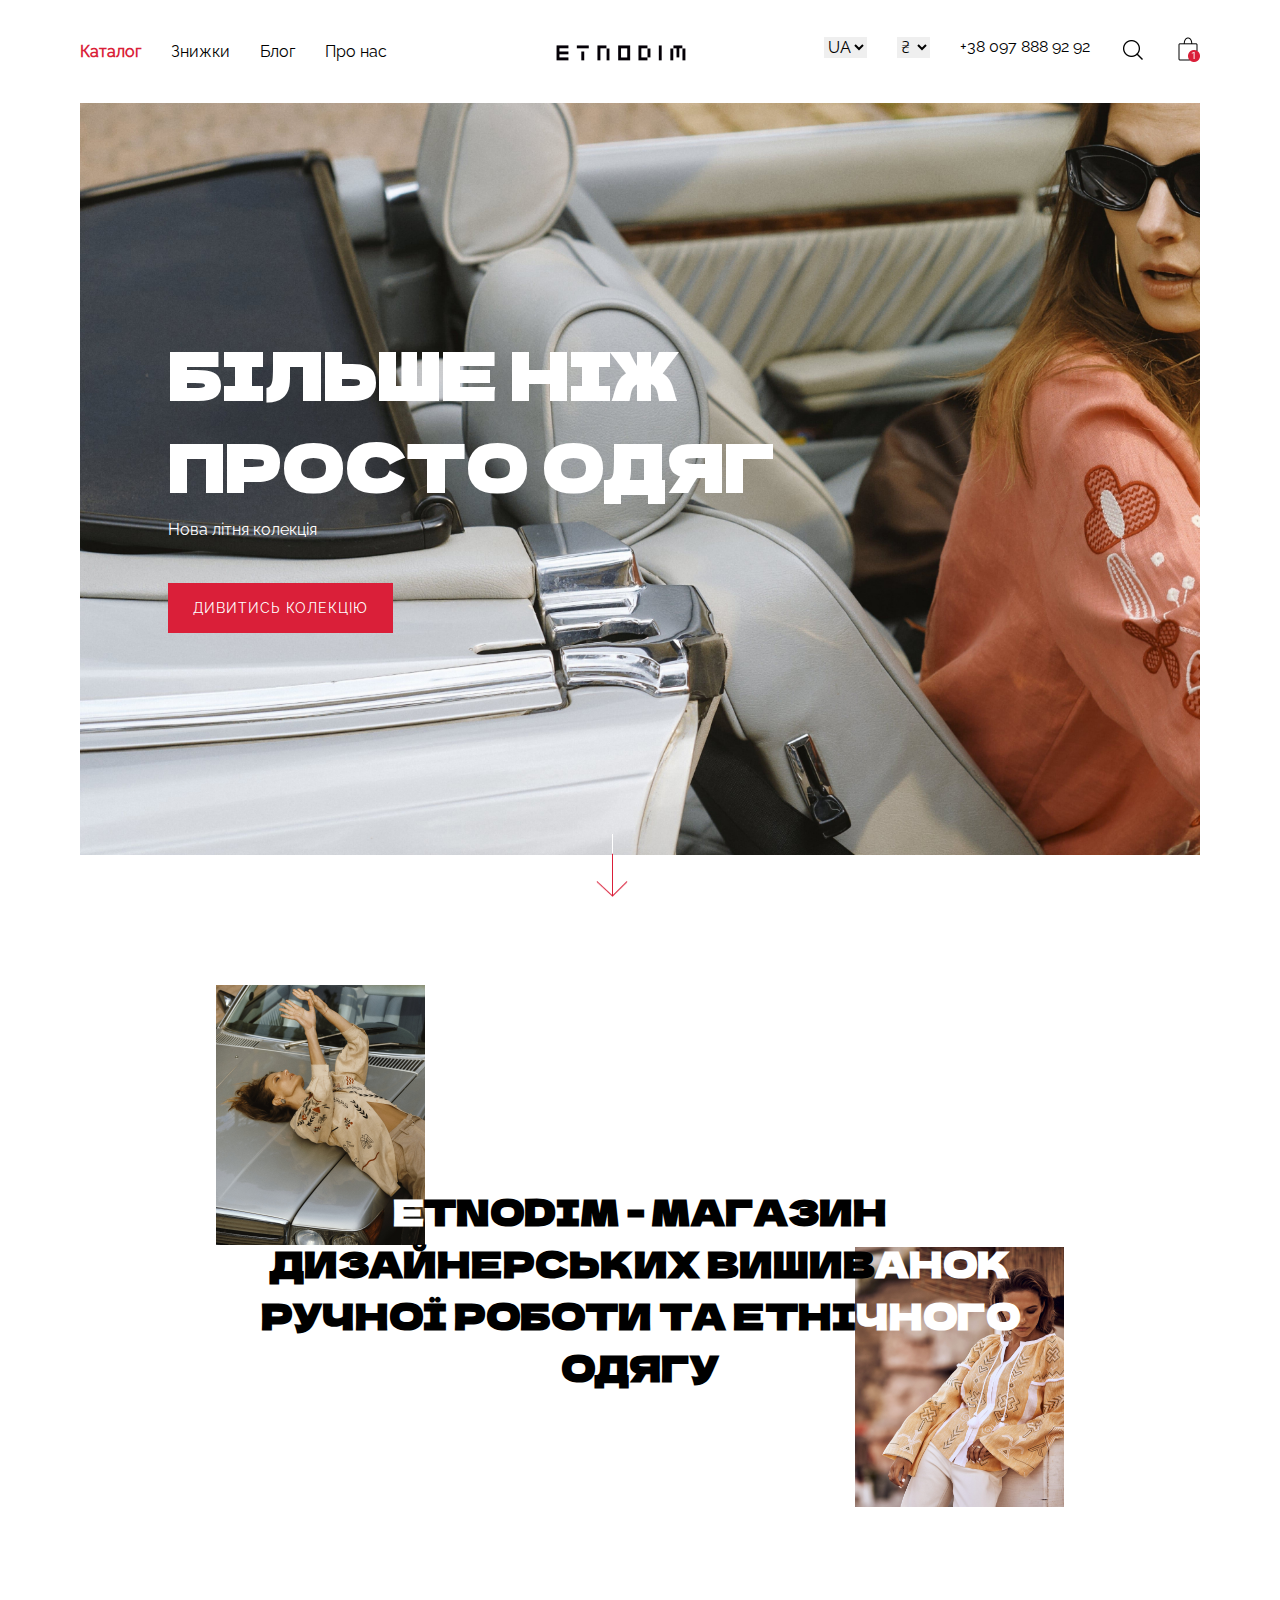
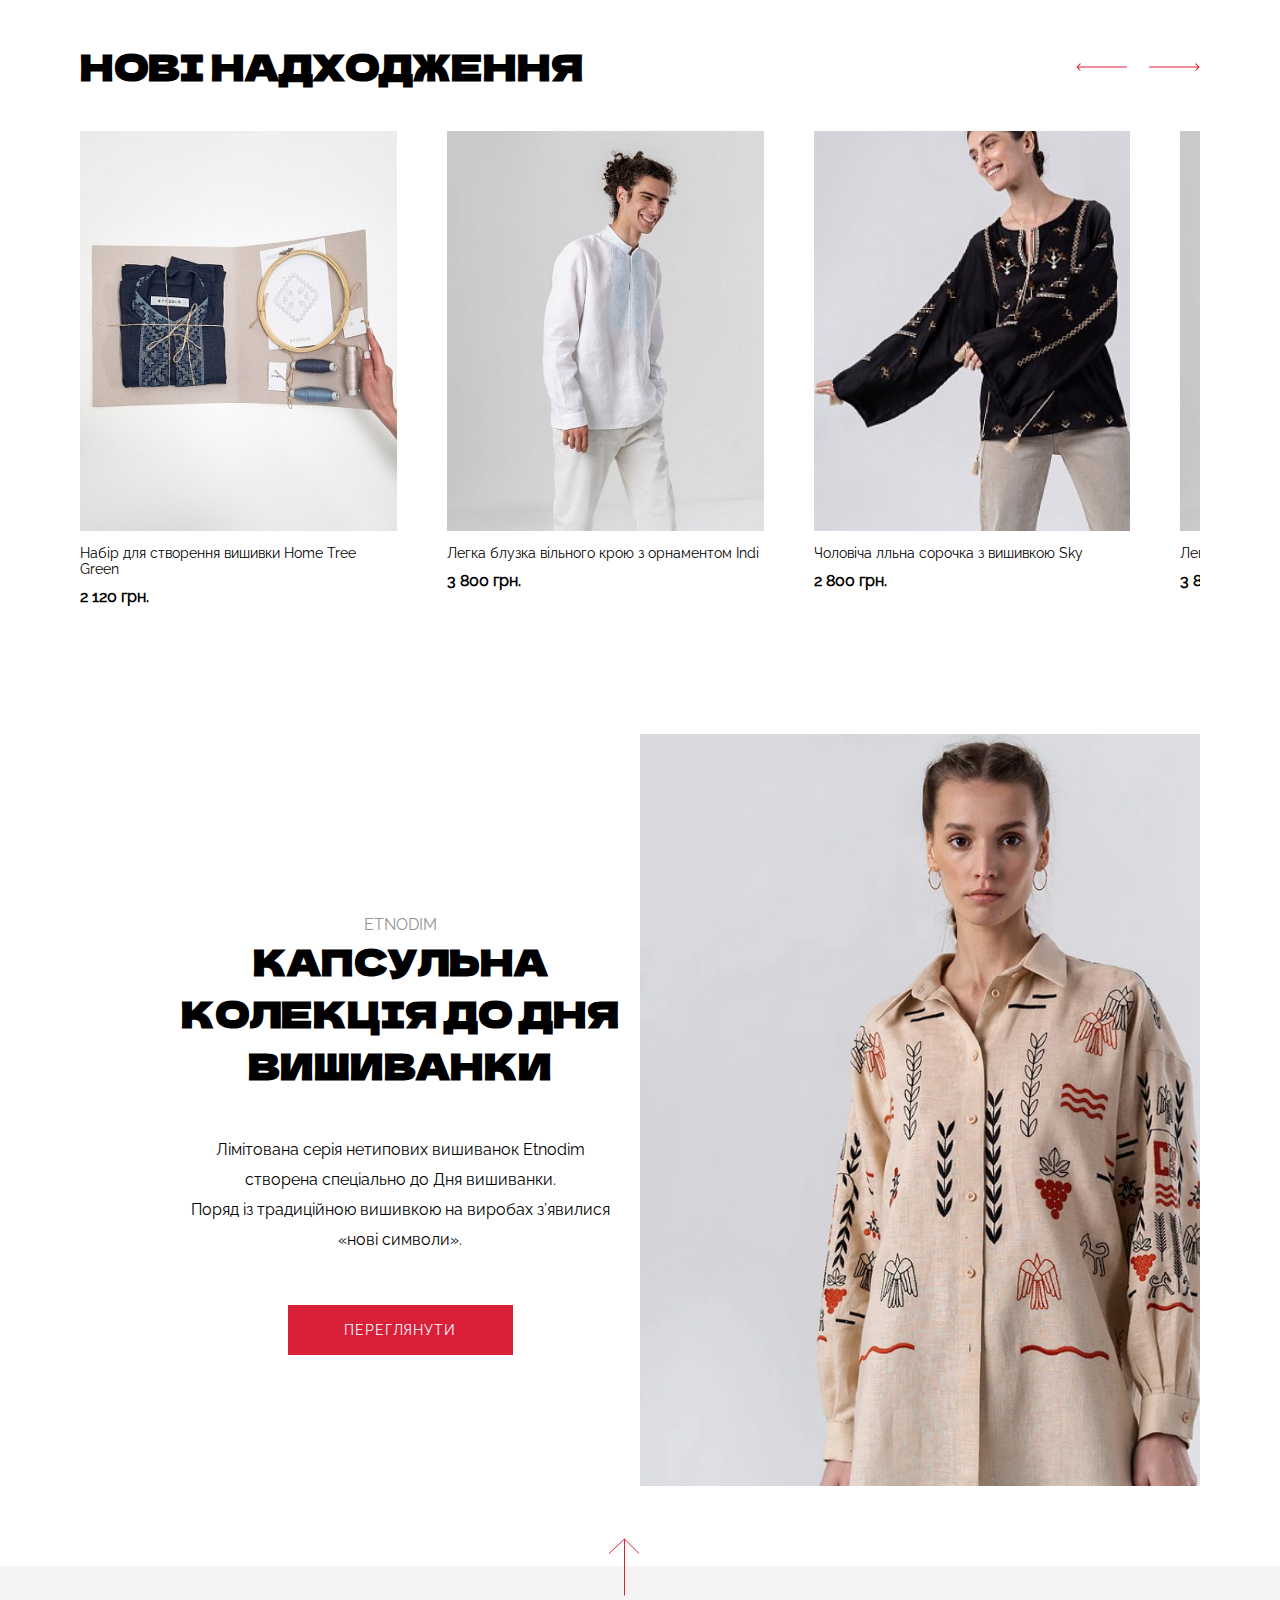
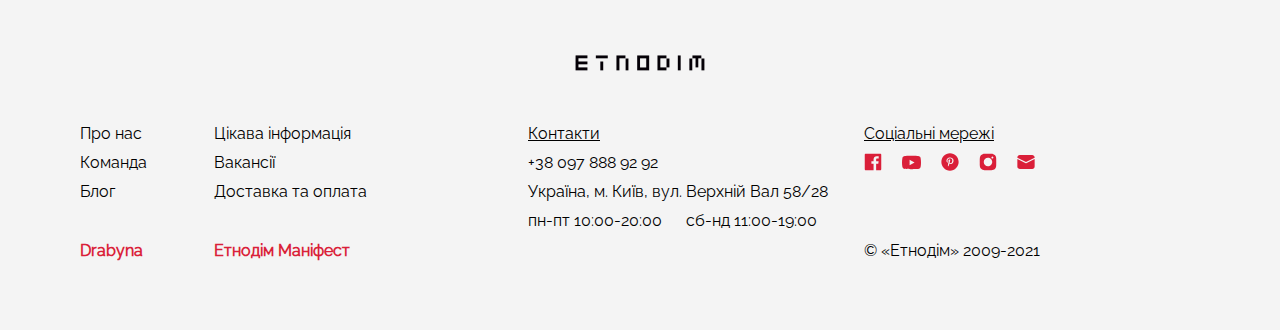
==== index.html @ 42e675f0 "main" ====
<!DOCTYPE html>
<html lang="ua">
<head>
    <meta charset="UTF-8">
    <meta name="viewport" content="width=device-width, initial-scale=1.0">
    <title>Etnodim</title>
    <link rel="stylesheet" href="normilize.css">
    <link rel="stylesheet" href="styles.css">
    <link rel="icon" href="src/images/general/favicon.png">

</head>
<body>
    <!-- header for laptop -->
    <header class="laptop_header">
        <nav>
            <div class="menu_header">
                <ul>
                    <li class="chosen_menu"><a href="#">Каталог</a></li>
                    <li><a href="#">Знижки</a></li>
                    <li><a href="#">Блог</a></li>
                    <li><a href="#">Про нас</a></li>
                </ul>
        </nav>
            <div class="logo_header">
                <img class="etnodim_logo_header" src="src/images/general/etnodim-logo-main-removebg-preview 1 (1).png" alt="etnodim logo">
            </div>
            <div class="information_header">
                <ul>
                    <li class="language">
                        <select name="language" id="ua" class="language_select">
                            <option value="ua">ua</option>
                            <option value="en">en</option>
                            <option value="fr">fr</option>
                            <option value="ge">ge</option>
                        </select>
                    </li>
                    <li class="value">
                        <select name="value" id="value_menu">
                            <option value="hryvna">₴</option>
                            <option value="dollar">$</option>

                            <option value="euro">€</option>
                        </select>
                    </li>
                        <li class="number">+38 097 888 92 92</li>
                        <li class="searching">
                            <img clas="searching_icon" src="src/images/general/icons/ei_search.png" alt="ei_search">
                        </li>
                        <li class="cart">
                            <a href="">
                                <img clas="cart_icon" src="src/images/general/icons/cart.png" alt="cart">
                            </a>
                        </li>
                    </ul>
                </div>
            </div>
    </header>
    <!-- end header for laptop -->

    <!-- header for mobile -->
    <header class="laptop_mobile">
        <nav>
        </nav>
    </header>
    <!-- end header for mobile -->

    <!-- main_screen -->
    <section class="main_screen">
        <div class="main_screen_background">
            <div class="main_screen_information">
                <div class="text_information">
                    <h1>
                        більше ніж просто одяг
                    </h1>
                    <p>
                        Нова літня колекція
                    </p>
                </div>
                <input type="button" class="main_button" value="дивитись колекцію" id="buttonsee">
            </div>
        </div>
        <div class="scroll_down">
            <img class="scroll_down_icon" src="src/images/general/icons/scroll down.png" alt="scroll down">
        </div>
    </section>
    <!-- end main_screen -->

    <!-- second_banner -->
    <section class="second_banner">
        <div class="second_main_block">
            <div class="second_banner_text">
                <h2>
                    <span class="white_letter">e</span>tnodim - магазин дизайнерських вишив<span class="white_letter">анок</span> ручної роботи та етні<span class="white_letter">чного</span> одягу
                </h2>
            </div>
            <div class="images_background">
                <div class="left_image">
                    <img class="image_second_screen" src="src/images/general/DSC_8642.png" alt="model clothes">
                </div>
                <div class="right_image">
                    <img class="image_second_screen" src="src/images/general/image 33.png" alt="model clothes 2">
                </div>
            </div>
        </div>
    </section>
    <!-- end second_banner -->

    <!-- block_slider -->
   <section class="block_slider">
    <div class="main_block">
        <div class="up_block">
                <h2>нові надходження</h2>
            <div class="arrows_slider">
                <div class="left_arrow">
                    <svg width="52" height="8" viewBox="0 0 52 8" fill="none" xmlns="http://www.w3.org/2000/svg">
                        <path d="M0.64637 4.35355C0.451107 4.15829 0.451107 3.84171 0.64637 3.64645L3.82835 0.464466C4.02361 0.269204 4.34019 0.269204 4.53546 0.464466C4.73072 0.659728 4.73072 0.976311 4.53546 1.17157L1.70703 4L4.53546 6.82843C4.73072 7.02369 4.73072 7.34027 4.53546 7.53553C4.34019 7.7308 4.02361 7.7308 3.82835 7.53553L0.64637 4.35355ZM51.0898 4.5L0.999924 4.5V3.5L51.0898 3.5V4.5Z" fill="#DA1F39"/>
                    </svg>
                </div>
                <div class="right_arrow">
                    <svg width="52" height="8" viewBox="0 0 52 8" fill="none" xmlns="http://www.w3.org/2000/svg">
                        <path d="M51.3986 4.35355C51.5938 4.15829 51.5938 3.84171 51.3986 3.64645L48.2166 0.464466C48.0213 0.269204 47.7047 0.269204 47.5095 0.464466C47.3142 0.659728 47.3142 0.976311 47.5095 1.17157L50.3379 4L47.5095 6.82843C47.3142 7.02369 47.3142 7.34027 47.5095 7.53553C47.7047 7.7308 48.0213 7.7308 48.2166 7.53553L51.3986 4.35355ZM0.955078 4.5L51.045 4.5V3.5L0.955078 3.5V4.5Z" fill="#DA1F39"/>
                    </svg>
                </div>
            </div>
        </div>
        <div class="slider">
            <div class="card_new_searching">
                <div class="image">
                    <img class="photo_products" src="src/images/photo1.png" alt="photo1">
                </div>
                <div class="name_products">
                    <p>Набір для створення вишивки Home Tree Green</p>
                </div>
                <div class="price_products">
                    <span class="numbers_price">2 120</span> <span class="value"> грн.</span>
                </div>
            </div>
            <div class="card_new_searching">
                <div class="image">
                    <img class="photo_products" src="src/images/photo3.png" alt="photo3">
                </div>
                <div class="name_products">
                    <p>Легка блузка вільного крою з орнаментом Indi</p>
                </div>
                <div class="price_products">
                    <span class="numbers_price">3 800</span> <span class="value"> грн.</span>
                </div>
            </div>
            <div class="card_new_searching">
                <div class="image">
                    <img class="photo_products" src="src/images/photo4.png" alt="photo4">
                </div>
                <div class="name_products">
                    <p>Чоловіча лльна сорочка з вишивкою Sky</p>
                </div>
                <div class="price_products">
                    <span class="numbers_price">2 800</span> <span class="value"> грн.</span>
                </div>
            </div>
            <div class="card_new_searching">
                <div class="image">
                    <img class="photo_products" src="src/images/photo3.png" alt="photo3">
                </div>
                <div class="name_products">
                    <p>Легка блузка вільного крою з орнаментом Indi</p>
                </div>
                <div class="price_products">
                    <span class="numbers_price">3 800</span> <span class="value"> грн.</span>
                </div>
            </div>
            <div class="card_new_searching">
                <div class="image">
                    <img class="photo_products" src="src/images/photo1.png" alt="photo1">
                </div>
                <div class="name_products">
                    <p>Набір для створення вишивки Home Tree Green</p>
                </div>
                <div class="price_products">
                    <span class="numbers_price">2 120</span> <span class="value"> грн.</span>
                </div>
            </div>
            <div class="card_new_searching">
                <div class="image">
                    <img class="photo_products" src="src/images/photo1.png" alt="photo1">
                </div>
                <div class="name_products">
                    <p>Набір для створення вишивки Home Tree Green</p>
                </div>
                <div class="price_products">
                    <span class="numbers_price">2 120</span> <span class="value"> грн.</span>
                </div>
            </div>
        </div>
    </div>
   </section>
   <!-- end block_slider -->

   <!-- fourth screen -->
   <section class="fourth_screen">
    <div class="background">
        <div class="main_block">
            <div class="text_part">
                <span class="name_company">etnodim</span>
                <h2>капсульна колекція до дня вишиванки</h2>
                <p>
                Лімітована серія нетипових вишиванок Etnodim створена спеціально до Дня вишиванки.<br>
                Поряд із традиційною вишивкою на виробах з’явилися «нові символи».
                </p>
                <input type="button" class="main_button" value="переглянути" id="buttonsee">
            </div>
            <div class="image_part"></div>
        </div>
    </div>


   </section>

   <footer>
    <div class="main_information">
        <div class="arrow_up">
            <svg width="32" height="58" viewBox="0 0 32 58" fill="none" xmlns="http://www.w3.org/2000/svg">
                <path d="M16.5 57.5V1M16.5 1L31 15.5M16.5 1L1 15.5" stroke="#DA1F39"/>
            </svg>
        </div>
        <div class="logo_footer">
            <img class="etnodim_logo_footer" src="src/images/general/etnodim-logo-main-removebg-preview 1 (1).png" alt="etnodim logo">
        </div>
        <div class="bottom_information_footer">
            <div class="footer_menu">
                <div class="left_menu_footer">
                    <span>Про нас</span>
                    <span>Команда</span>
                    <span>Блог</span>
                    <span class="drabyna">Drabyna</span>
                </div>
                <div class="right_menu_footer">
                    <span>Цікава інформація</span>
                    <span>Вакансії</span>
                    <span>Доставка та оплата</span>
                    <span class="manifest">Етнодім Маніфест</span>
                </div>
            </div>
            <div class="contacts_footer">
                <span class="header">Контакти</span>
                <span>+38 097 888 92 92</span>
                <span>Україна, м. Київ, вул. Верхній Вал 58/28</span>
                <div class="grafic">
                    <span class="pn_pt">пн-пт 10:00-20:00</span>
                    <span class="pn_pt">сб-нд 11:00-19:00</span>
                </div>
            </div>
            <div class="social_networking">
                <span class="header">Соціальні мережі</span>
                <div class="icon_social_networking">
                    <svg width="18" height="18" viewBox="0 0 18 18" fill="none" xmlns="http://www.w3.org/2000/svg">
                        <path d="M16.3333 0.75H1.66667C1.42355 0.75 1.19039 0.846577 1.01849 1.01849C0.846577 1.19039 0.75 1.42355 0.75 1.66667V16.3333C0.75 16.5764 0.846577 16.8096 1.01849 16.9815C1.19039 17.1534 1.42355 17.25 1.66667 17.25H9.56375V10.87H7.42058V8.37208H9.56375V6.53875C9.56375 4.4075 10.8654 3.24608 12.7721 3.24608C13.4128 3.24425 14.0545 3.27725 14.6925 3.34417V5.5625H13.3771C12.3431 5.5625 12.1414 6.05567 12.1414 6.77708V8.3675H14.6137L14.2928 10.8654H12.1405V17.25H16.3333C16.5764 17.25 16.8096 17.1534 16.9815 16.9815C17.1534 16.8096 17.25 16.5764 17.25 16.3333V1.66667C17.25 1.42355 17.1534 1.19039 16.9815 1.01849C16.8096 0.846577 16.5764 0.75 16.3333 0.75Z" fill="#DA1F39"/>
                    </svg>
                    <svg width="19" height="15" viewBox="0 0 19 15" fill="none" xmlns="http://www.w3.org/2000/svg">
                        <path d="M18.601 2.91055C18.4907 2.51614 18.2804 2.15691 17.9905 1.86762C17.7006 1.57834 17.3409 1.36881 16.9463 1.25933C15.4649 0.8633 9.50955 0.8633 9.50955 0.8633C9.50955 0.8633 3.56551 0.8538 2.06867 1.25933C1.67466 1.36929 1.31567 1.57904 1.02642 1.8683C0.737159 2.15755 0.527413 2.51654 0.41745 2.91055C0.136131 4.42712 -0.00242238 5.96672 0.00360653 7.50914C0.000861572 9.04415 0.139394 10.5762 0.41745 12.0858C0.527769 12.48 0.737577 12.8392 1.02673 13.129C1.31589 13.4188 1.67468 13.6294 2.06867 13.7406C3.55008 14.1366 9.50955 14.1366 9.50955 14.1366C9.50955 14.1366 15.45 14.1366 16.9463 13.7406C17.3409 13.6299 17.7004 13.4195 17.9902 13.1297C18.28 12.8399 18.4904 12.4804 18.601 12.0858C18.8736 10.5771 19.0066 9.0428 18.9971 7.50914C19.0066 5.96539 18.8765 4.42877 18.601 2.91055ZM7.60717 10.3514V4.65439L12.5644 7.50914L7.60717 10.3514Z" fill="#DA1F39"/>
                    </svg>
                    <svg width="18" height="18" viewBox="0 0 18 18" fill="none" xmlns="http://www.w3.org/2000/svg">
                        <path d="M8.99986 0.359375C4.22806 0.359375 0.359863 4.22758 0.359863 8.99938C0.359863 13.7712 4.22806 17.6394 8.99986 17.6394C13.7717 17.6394 17.6399 13.7712 17.6399 8.99938C17.6399 4.22758 13.7717 0.359375 8.99986 0.359375ZM9.59116 11.0469C9.03676 11.0046 8.80456 10.7301 8.37076 10.4673C8.13226 11.7192 7.84066 12.9198 6.97666 13.5471C6.70936 11.6535 7.36726 10.2333 7.67326 8.72398C7.15216 7.84648 7.73536 6.08157 8.83516 6.51537C10.1879 7.05177 7.66336 9.77788 9.35806 10.119C11.1275 10.4736 11.8502 7.04817 10.7531 5.93577C9.16726 4.32748 6.13876 5.89888 6.51136 8.20108C6.60136 8.76357 7.18366 8.93458 6.74356 9.71128C5.72926 9.48628 5.42596 8.68618 5.46556 7.61968C5.52766 5.87368 7.03426 4.65057 8.54446 4.48227C10.4552 4.26987 12.248 5.18337 12.4964 6.98157C12.7745 9.01017 11.6333 11.2053 9.59116 11.0469Z" fill="#DA1F39"/>
                    </svg>
                    <svg width="18" height="18" viewBox="0 0 18 18" fill="none" xmlns="http://www.w3.org/2000/svg">
                        <path d="M17.2014 5.61276C17.1921 4.91849 17.0621 4.23113 16.8173 3.58142C16.6049 3.03339 16.2806 2.53569 15.865 2.1201C15.4494 1.70451 14.9517 1.38019 14.4037 1.16784C13.7623 0.927083 13.0848 0.796901 12.3999 0.782839C11.518 0.743422 11.2384 0.732422 8.99994 0.732422C6.76144 0.732422 6.47453 0.732422 5.59911 0.782839C4.9145 0.797005 4.23726 0.927184 3.59619 1.16784C3.04808 1.38004 2.5503 1.70431 2.13469 2.11992C1.71908 2.53552 1.39481 3.03331 1.18261 3.58142C0.941371 4.22229 0.811472 4.89969 0.798526 5.58434C0.759109 6.46709 0.747192 6.74667 0.747192 8.98517C0.747192 11.2237 0.747192 11.5097 0.798526 12.386C0.812276 13.0717 0.941526 13.7482 1.18261 14.3908C1.39516 14.9387 1.71968 15.4363 2.13543 15.8517C2.55117 16.2671 3.049 16.5913 3.59711 16.8034C4.23642 17.0539 4.91378 17.1934 5.60003 17.2159C6.48278 17.2553 6.76236 17.2673 9.00086 17.2673C11.2394 17.2673 11.5263 17.2673 12.4017 17.2159C13.0866 17.2024 13.7642 17.0726 14.4055 16.8318C14.9534 16.6192 15.451 16.2948 15.8665 15.8793C16.2821 15.4637 16.6065 14.9661 16.8191 14.4183C17.0602 13.7766 17.1894 13.1001 17.2032 12.4135C17.2426 11.5317 17.2545 11.2521 17.2545 9.01267C17.2527 6.77417 17.2527 6.49001 17.2014 5.61276ZM8.99444 13.2183C6.65328 13.2183 4.75669 11.3218 4.75669 8.98059C4.75669 6.63942 6.65328 4.74284 8.99444 4.74284C10.1184 4.74284 11.1963 5.18931 11.991 5.98405C12.7857 6.77878 13.2322 7.85667 13.2322 8.98059C13.2322 10.1045 12.7857 11.1824 11.991 11.9771C11.1963 12.7719 10.1184 13.2183 8.99444 13.2183ZM13.4009 5.57425C13.2711 5.57438 13.1425 5.5489 13.0226 5.49928C12.9026 5.44966 12.7936 5.37688 12.7019 5.2851C12.6101 5.19331 12.5373 5.08433 12.4877 4.96439C12.438 4.84444 12.4126 4.71589 12.4127 4.58609C12.4127 4.45638 12.4382 4.32794 12.4879 4.20811C12.5375 4.08827 12.6103 3.97939 12.702 3.88767C12.7937 3.79596 12.9026 3.7232 13.0224 3.67357C13.1423 3.62393 13.2707 3.59838 13.4004 3.59838C13.5301 3.59838 13.6585 3.62393 13.7784 3.67357C13.8982 3.7232 14.0071 3.79596 14.0988 3.88767C14.1905 3.97939 14.2633 4.08827 14.3129 4.20811C14.3626 4.32794 14.3881 4.45638 14.3881 4.58609C14.3881 5.13242 13.9463 5.57425 13.4009 5.57425Z" fill="#DA1F39"/>
                    </svg>
                    <svg width="18" height="16" viewBox="0 0 18 16" fill="none" xmlns="http://www.w3.org/2000/svg">
                        <path d="M0.357178 4.95471L8.72818 9.30835C8.81215 9.35202 8.90539 9.37481 9.00004 9.37481C9.09468 9.37481 9.18792 9.35202 9.27189 9.30835L17.6429 4.9555V12.518C17.6429 13.1702 17.3934 13.7978 16.9454 14.2719C16.4975 14.746 15.8851 15.0307 15.2339 15.0676L15.0893 15.0716H2.91075C2.2585 15.0716 1.63096 14.8221 1.15685 14.3741C0.682752 13.9262 0.398034 13.3138 0.361106 12.6626L0.357178 12.518V4.95471ZM2.91075 0.928711H15.0893C15.7416 0.928668 16.3691 1.17822 16.8432 1.62617C17.3173 2.07412 17.602 2.68651 17.639 3.33771L17.6429 3.48228V3.62685L9.00004 8.12114L0.357178 3.62685V3.48228C0.357135 2.83003 0.606685 2.20249 1.05463 1.72839C1.50258 1.25429 2.11497 0.969567 2.76618 0.93264L2.91075 0.928711H15.0893H2.91075Z" fill="#DA1F39"/>
                    </svg>
                </div>
                <span class="rights">© «Етнодім» 2009-2021</span>
            </div>
        </div>
    </div>

   </footer>
</body>
</html>
---- normilize.css ----
html, body, div, span, applet, object, iframe,
h1, h2, h3, h4, h5, h6, p, blockquote, pre,
a, abbr, acronym, address, big, cite, code,
del, dfn, em, img, ins, kbd, q, s, samp,
small, strike, strong, sub, sup, tt, var,
b, u, i, center,
dl, dt, dd, ol, ul, li,
fieldset, form, label, legend,
table, caption, tbody, tfoot, thead, tr, th, td,
article, aside, canvas, details, embed, 
figure, figcaption, footer, header, hgroup, 
menu, nav, output, ruby, section, summary,
time, mark, audio, video {
	border: 0;
	vertical-align: baseline;
	margin: 0px;

}
h1, h2, h3, h4, h5, h6, p{
	margin: 0px;
}

ol, ul {
	list-style: none;
}
blockquote, q {
	quotes: none;
}
blockquote:before, blockquote:after,
q:before, q:after {
	content: '';
	content: none;
}
table {
	border-collapse: collapse;
	border-spacing: 0;
}
---- styles.css ----
/* fonts components */
@font-face {
  font-family: "RalewayRegular";
  src: url(font/Raleway/Raleway-Regular.ttf) format("truetype");
  font-style: normal;
  font-weight: 400;
}
@font-face {
  font-family: "DelaGothicOne";
  src: url(font/DelaGothicOne-Regular.ttf) format("truetype");
  font-style: normal;
  font-weight: 400;
}
/* end fonts components */
/* general styles*/
h1, h2, h3 {
  font-family: "DelaGothicOne";
  text-transform: uppercase;
}

h1 {
  font-size: 64px;
  color: white;
  max-width: 715px;
}

h2 {
  font-size: 36px;
}

a {
  text-decoration: none;
  color: black;
}

body {
  padding: 0em 5em 0em 5em;
  font-family: "RalewayRegular";
  font-size: 16px;
  font-weight: 400;
}

input[type=button] {
  background-color: #DA1F39;
  border: none;
  color: white;
  text-transform: uppercase;
  font-family: "RalewayRegular";
  font-size: 14px;
  letter-spacing: 0.07em;
  height: 50px;
  width: 225px;
  cursor: pointer;
}

input[type=button]:hover {
  border: 1px solid #DA1F39;
  color: #DA1F39;
  background-color: white;
  transition: all 0.2s ease-in;
}

.white_letter {
  color: white;
}

/* end general styles*/
/* header styles*/
.laptop_header {
  margin: 1.6em 0em 1.6em 0em;
  display: flex;
  align-items: center;
  justify-content: space-between;
}
.laptop_header .menu_header {
  padding-left: 0px;
}
.laptop_header ul {
  display: flex;
  padding-inline-start: 0px;
}
.laptop_header ul li {
  padding-right: 1.875em;
}
.laptop_header ul li :hover {
  opacity: 70%;
  transition: all 0.2s ease-in;
}
.laptop_header ul .chosen_menu a {
  color: #DA1F39;
  font-weight: bold;
}
.laptop_header .etnodim_logo_header {
  max-width: 184px;
}
.laptop_header .information_header select {
  text-transform: uppercase;
  font-family: "RalewayRegular";
  border: none;
  font-size: 16px;
}
.laptop_header .information_header img {
  max-width: 25px;
}
.laptop_header .information_header .cart {
  padding-right: 0px;
}

/* end header styles*/
/* main_screen section styles */
.main_screen {
  position: relative;
}
.main_screen .main_screen_background {
  background: url(src/images/general/DSC_8575\ 1.jpg);
  background-size: cover;
  height: 47em;
  display: flex;
  align-items: center;
}
.main_screen .main_screen_information {
  margin-left: 5.5em;
}
.main_screen .main_screen_information p {
  color: white;
  margin-top: 0.625em;
}
.main_screen .main_screen_information .main_button {
  margin-top: 3.125em;
}
.main_screen .scroll_down {
  position: absolute;
  right: 50%;
  bottom: -46px;
}
.main_screen .scroll_down .scroll_down_icon {
  height: 63px;
  width: 57px;
}

/* end main_screen section styles */
/* second_banner section styles */
.second_banner {
  padding-top: 8.125em;
  padding-bottom: 8.125em;
}
.second_banner .second_main_block {
  position: relative;
  width: 53em;
  margin: auto;
}
.second_banner .second_main_block .images_background {
  position: relative;
  display: grid;
  grid-template-rows: 25% 25% 25% 25%;
  grid-template-columns: 50% 50%;
}
.second_banner .second_main_block .images_background img {
  height: 260px;
  width: 209px;
}
.second_banner .second_main_block .images_background .right_image {
  display: grid;
  grid-column-start: 2;
  grid-row-start: 3;
  justify-content: end;
}
.second_banner .second_main_block .second_banner_text {
  position: absolute;
  top: 38%;
  z-index: 1;
  text-align: center;
}

/* end second_banner section styles */
/* block_slider section styles */
.block_slider .main_block {
  margin-bottom: 128px;
}
.block_slider .main_block .up_block {
  display: flex;
  align-items: center;
  justify-content: space-between;
  margin-bottom: 2.5em;
}
.block_slider .main_block .up_block .arrows_slider {
  display: flex;
}
.block_slider .main_block .up_block .arrows_slider .left_arrow {
  padding-right: 1.25em;
}
.block_slider .main_block .slider {
  display: flex;
  justify-content: space-between;
  overflow: hidden;
  flex-wrap: nowrap;
}
.block_slider .main_block .slider .card_new_searching {
  max-width: 19.8em;
  padding-right: 3.125em;
}
.block_slider .main_block .slider .card_new_searching :hover {
  cursor: pointer;
}
.block_slider .main_block .slider .card_new_searching .image :hover {
  border: 1px solid black;
  outline: 10px solid white;
  outline-offset: -11px;
}
.block_slider .main_block .slider .card_new_searching .image .photo_products {
  width: 19.8em;
  height: 25em;
  -o-object-fit: cover;
     object-fit: cover;
}
.block_slider .main_block .slider .card_new_searching .name_products {
  padding-top: 0.625em;
}
.block_slider .main_block .slider .card_new_searching .name_products p {
  font-size: 14px;
}
.block_slider .main_block .slider .card_new_searching .price_products {
  padding-top: 0.625em;
}
.block_slider .main_block .slider .card_new_searching .price_products span {
  font-weight: 700;
}

/* end block_slider section styles */
/* fourth_screen section styles */
.fourth_screen .background {
  background: url(src/images/general/Rectangle\ 49\ \(1\).png);
  background-size: cover;
}
.fourth_screen .background .main_block {
  display: grid;
  grid-template-columns: 50% 50%;
  justify-items: center;
  height: 47em;
}
.fourth_screen .background .main_block .text_part {
  margin-top: 50px;
  margin-left: 80px;
  background-color: white;
  display: flex;
  flex-direction: column;
  align-items: center;
  justify-content: center;
}
.fourth_screen .background .main_block .text_part .name_company {
  text-transform: uppercase;
  color: #939694;
}
.fourth_screen .background .main_block .text_part h2, .fourth_screen .background .main_block .text_part p {
  text-align: center;
}
.fourth_screen .background .main_block .text_part h2 {
  padding-bottom: 1.25em;
}
.fourth_screen .background .main_block .text_part p {
  padding-bottom: 3.125em;
  line-height: 1.875em;
  max-width: 26.19em;
}
.fourth_screen .background .main_block .image_part {
  width: 100%;
  background: url(src/images/general/image\ 22.png);
  background-size: cover;
}

/* end fourth_screen section styles */
/* footer styles */
footer {
  background-color: #F4F4F4;
  margin-top: 130px;
  position: relative;
  margin: 5em -5em 0em -5em;
}
footer .main_information {
  padding: 4.375em 5em 4.375em 5em;
}
footer .main_information .logo_footer {
  display: flex;
  justify-content: center;
}
footer .main_information .logo_footer .etnodim_logo_footer {
  padding-bottom: 40px;
  max-width: 184px;
}
footer .main_information .bottom_information_footer {
  display: grid;
  grid-template-columns: 40% 30% 30%;
}
footer .main_information .bottom_information_footer .footer_menu {
  display: grid;
}
footer .main_information .bottom_information_footer .header {
  text-decoration: underline;
}
footer .main_information .bottom_information_footer .drabyna, footer .main_information .bottom_information_footer .manifest {
  padding-top: 30px;
}
footer .main_information .bottom_information_footer .footer_menu {
  grid-template-columns: 30% 50%;
}
footer .main_information .bottom_information_footer .footer_menu .left_menu_footer, footer .main_information .bottom_information_footer .footer_menu .right_menu_footer {
  display: grid;
  gap: 10px;
}
footer .main_information .bottom_information_footer .footer_menu .left_menu_footer .drabyna, footer .main_information .bottom_information_footer .footer_menu .left_menu_footer .manifest, footer .main_information .bottom_information_footer .footer_menu .right_menu_footer .drabyna, footer .main_information .bottom_information_footer .footer_menu .right_menu_footer .manifest {
  color: #DA1F39;
  font-weight: 700;
}
footer .main_information .bottom_information_footer .contacts_footer {
  display: flex;
  flex-direction: column;
}
footer .main_information .bottom_information_footer .contacts_footer span {
  padding-bottom: 10px;
}
footer .main_information .bottom_information_footer .contacts_footer .grafic .pn_pt {
  padding-right: 20px;
}
footer .main_information .bottom_information_footer .social_networking .icon_social_networking {
  display: flex;
  align-items: center;
  padding-top: 10px;
  padding-bottom: 70px;
}
footer .main_information .bottom_information_footer .social_networking .icon_social_networking svg {
  padding-right: 20px;
}
footer .main_information .bottom_information_footer .social_networking .rights {
  padding-top: 100px;
}
footer .arrow_up {
  position: absolute;
  right: 50%;
  top: -28px;
}

/* end footer styles */
/* responsive*/
@media screen and (min-width: 1990px) {
  .laptop_mobile {
    display: none;
  }
}/*# sourceMappingURL=styles.css.map */
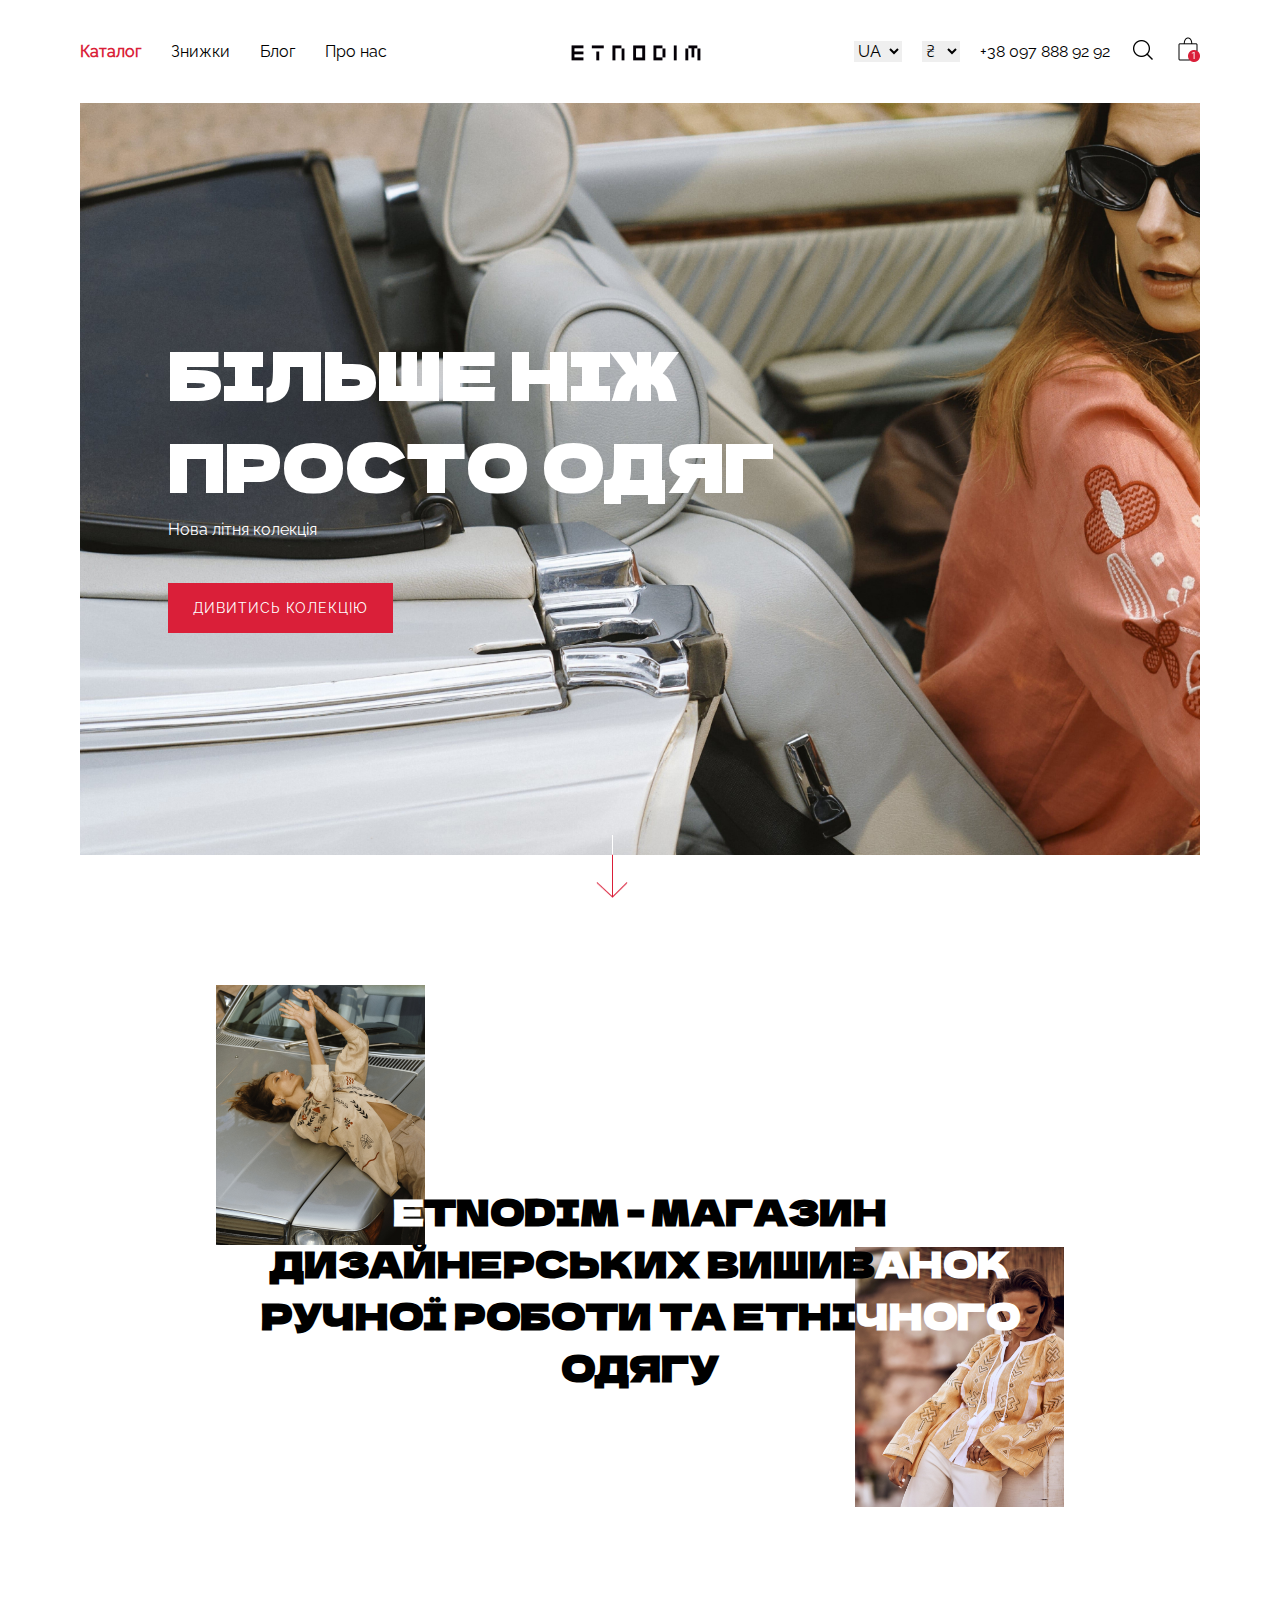
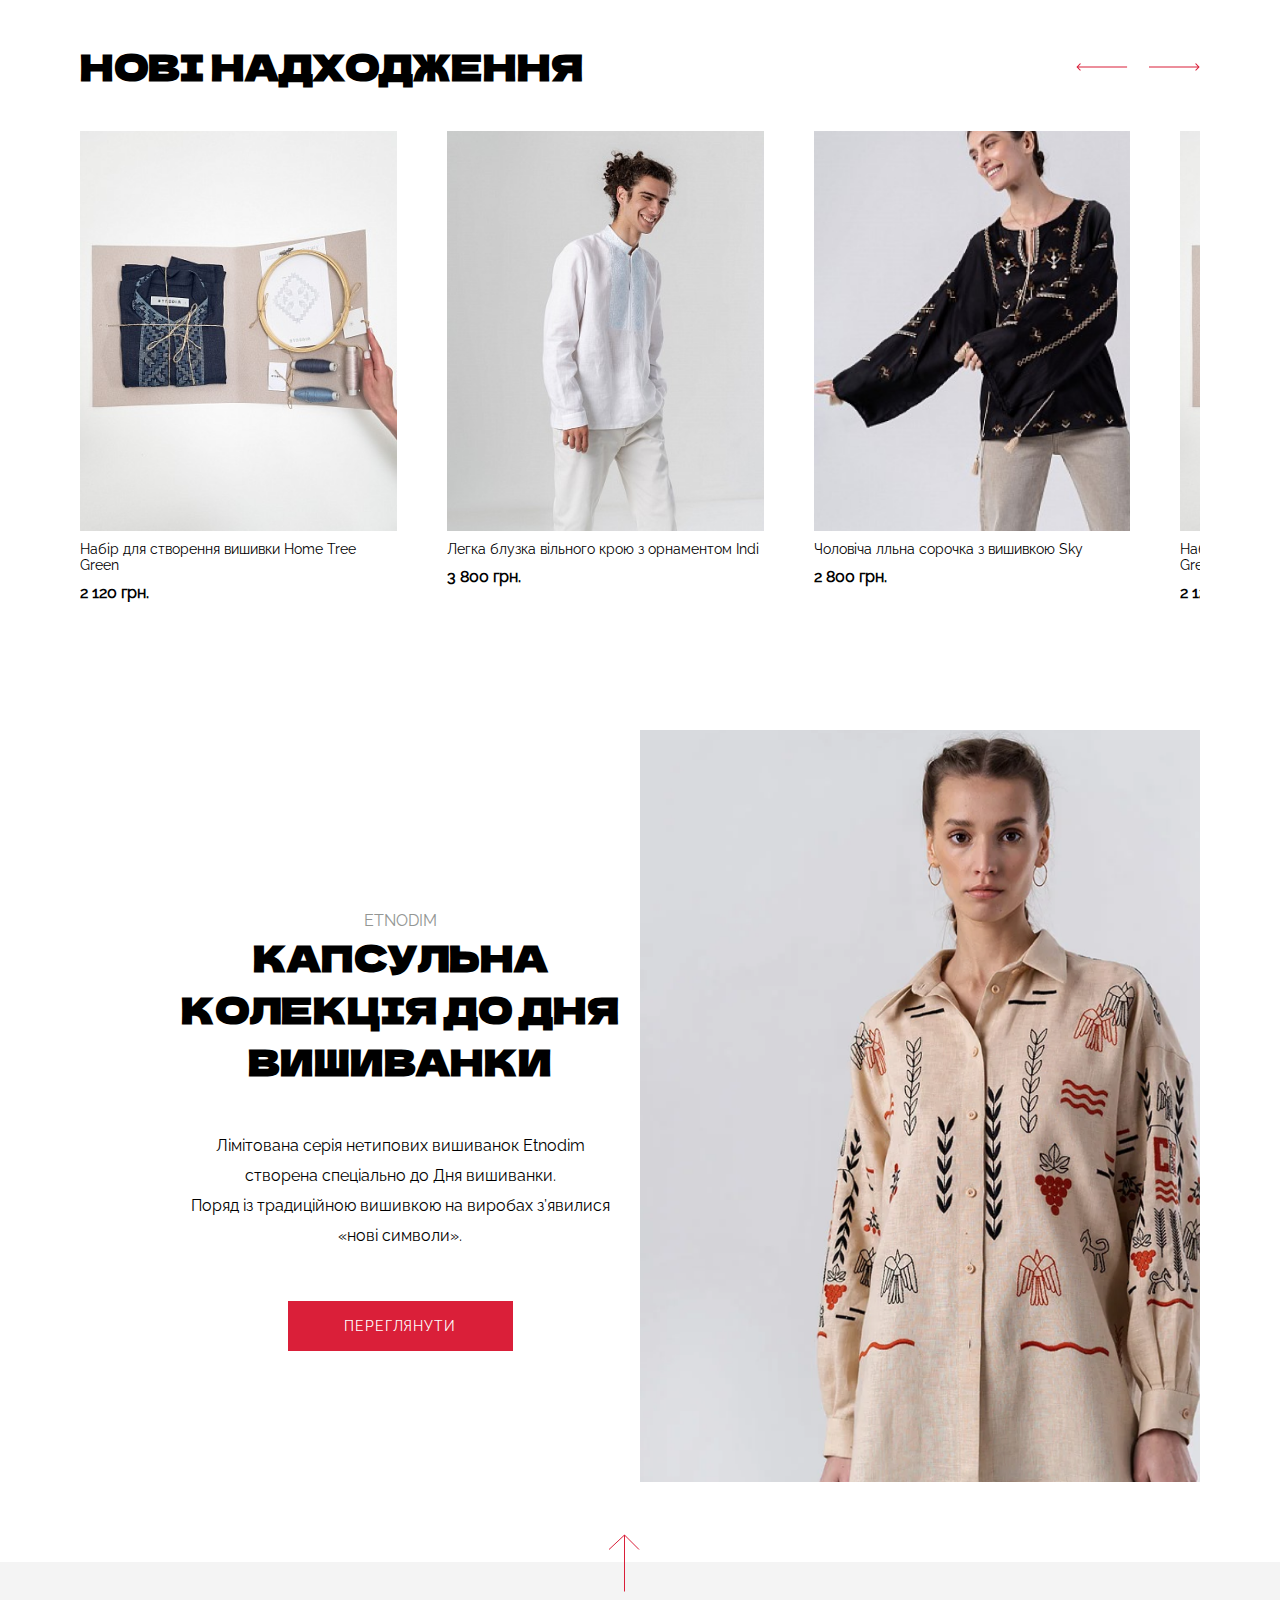
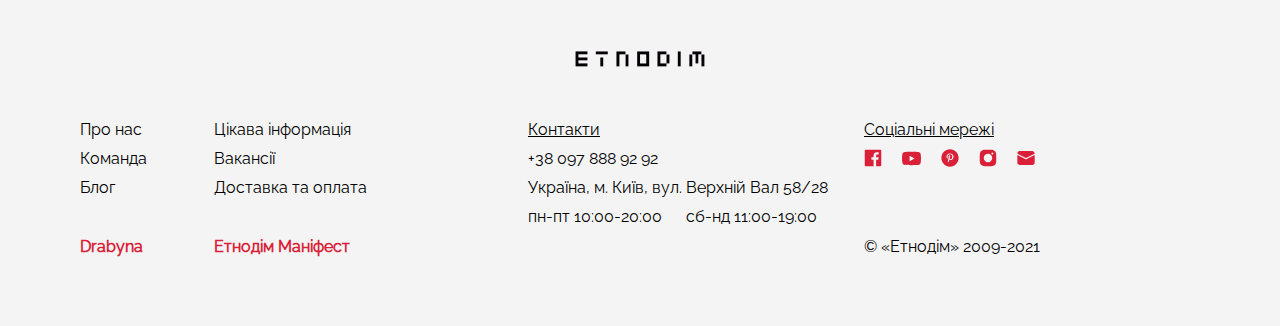
==== commit dcc5e9e2: "main" ====
--- a/index.html
+++ b/index.html
@@ -7,187 +7,178 @@
     <link rel="stylesheet" href="normilize.css">
     <link rel="stylesheet" href="styles.css">
     <link rel="icon" href="src/images/general/favicon.png">
-
 </head>
 <body>
-    <!-- header for laptop -->
-    <header class="laptop_header">
+    <!-- laptop-header -->
+    <header class="laptop-header">
         <nav>
-            <div class="menu_header">
-                <ul>
-                    <li class="chosen_menu"><a href="#">Каталог</a></li>
-                    <li><a href="#">Знижки</a></li>
-                    <li><a href="#">Блог</a></li>
-                    <li><a href="#">Про нас</a></li>
-                </ul>
+            <div class="laptop-header-menu">
+                <a href="#" class="laptop-header-menu__nav_red">Каталог</a>
+                <a href="#" class="laptop-header-menu__nav">Знижки</a>
+                <a href="#" class="laptop-header-menu__nav">Блог</a>
+                <a href="#" class="laptop-header-menu__nav">Про нас</a>
+            </div>
         </nav>
-            <div class="logo_header">
-                <img class="etnodim_logo_header" src="src/images/general/etnodim-logo-main-removebg-preview 1 (1).png" alt="etnodim logo">
-            </div>
-            <div class="information_header">
-                <ul>
-                    <li class="language">
-                        <select name="language" id="ua" class="language_select">
-                            <option value="ua">ua</option>
-                            <option value="en">en</option>
-                            <option value="fr">fr</option>
-                            <option value="ge">ge</option>
-                        </select>
-                    </li>
-                    <li class="value">
-                        <select name="value" id="value_menu">
-                            <option value="hryvna">₴</option>
-                            <option value="dollar">$</option>
-
-                            <option value="euro">€</option>
-                        </select>
-                    </li>
-                        <li class="number">+38 097 888 92 92</li>
-                        <li class="searching">
-                            <img clas="searching_icon" src="src/images/general/icons/ei_search.png" alt="ei_search">
-                        </li>
-                        <li class="cart">
-                            <a href="">
-                                <img clas="cart_icon" src="src/images/general/icons/cart.png" alt="cart">
-                            </a>
-                        </li>
-                    </ul>
-                </div>
+            <div class="logo">
+                <img class="logo__image" src="src/images/general/etnodim-logo-main-removebg-preview 1 (1).png" alt="etnodim logo">
+            </div>
+            <div class="laptop-header-additional">
+                <select class="laptop-header-additional__language">
+                    <option id="ua" value="ua">ua</option>
+                    <option id="en" value="en">en</option>
+                    <option id="fr" value="fr">fr</option>
+                    <option id="ge" value="ge">ge</option>
+                </select>
+                <select class="laptop-header-additional__value">
+                    <option id="hryvna" value="hryvna">₴</option>
+                    <option id="dollar" value="dollar">$</option>
+                    <option id="euro" value="euro">€</option>
+                </select>
+                <a href="tel:+380978889292" class="laptop-header-additional__number">+38 097 888 92 92</a>
+                <a href="#"><img src="src/images/general/icons/ei_search.png" alt="ei_search" class="laptop-header-additional__icon-searching"></a>
+                <a href="#"><img src="src/images/general/icons/cart.png" alt="cart" class="laptop-header-additional__icon-cart"></a>
             </div>
     </header>
-    <!-- end header for laptop -->
-
-    <!-- header for mobile -->
-    <header class="laptop_mobile">
+    <!-- end laptop-header -->
+
+    <!-- mobile-header -->
+    <header class="mobile-header">
         <nav>
         </nav>
     </header>
-    <!-- end header for mobile -->
-
-    <!-- main_screen -->
-    <section class="main_screen">
-        <div class="main_screen_background">
-            <div class="main_screen_information">
-                <div class="text_information">
-                    <h1>
+    <!-- end mobile-header -->
+
+    <!-- main-screen -->
+    <section class="main-screen">
+        <div class="main-screen-background">
+            <div class="main-screen-block">
+                <div class="main-screen-block-information">
+                    <h1 class="main-screen-block-information__header">
                         більше ніж просто одяг
                     </h1>
-                    <p>
+                    <p class="main-screen-block-information__paragraph">
                         Нова літня колекція
                     </p>
                 </div>
-                <input type="button" class="main_button" value="дивитись колекцію" id="buttonsee">
-            </div>
-        </div>
-        <div class="scroll_down">
-            <img class="scroll_down_icon" src="src/images/general/icons/scroll down.png" alt="scroll down">
-        </div>
+                <input type="button" class="main-screen-block--button" value="дивитись колекцію" id="buttonsee">
+            </div>
+        </div>
+            <a href="#"><img class="main-screen__scroll" src="src/images/general/icons/scroll down.png" alt="scroll down"></a>
     </section>
     <!-- end main_screen -->
 
-    <!-- second_banner -->
-    <section class="second_banner">
-        <div class="second_main_block">
-            <div class="second_banner_text">
-                <h2>
-                    <span class="white_letter">e</span>tnodim - магазин дизайнерських вишив<span class="white_letter">анок</span> ручної роботи та етні<span class="white_letter">чного</span> одягу
+    <!-- banner-first -->
+    <section class="banner">
+        <div class="banner-text">
+            <div class="banner-text-block">
+                <h2 class="banner-text-block__header">
+                    <span class="banner-text-block__header--white">e</span>tnodim - магазин дизайнерських вишив<span class="banner-text-block__header--white">анок</span> ручної роботи та етні<span class="banner-text-block__header--white">чного</span> одягу
                 </h2>
             </div>
-            <div class="images_background">
-                <div class="left_image">
-                    <img class="image_second_screen" src="src/images/general/DSC_8642.png" alt="model clothes">
-                </div>
-                <div class="right_image">
-                    <img class="image_second_screen" src="src/images/general/image 33.png" alt="model clothes 2">
+            <div class="banner-image">
+                <div class="banner-image-left">
+                    <img class="banner-image-left__image" src="src/images/general/DSC_8642.png" alt="model clothes">
+                </div>
+                <div class="banner-image-right">
+                    <img class="banner-image-left__right" src="src/images/general/image 33.png" alt="model clothes 2">
                 </div>
             </div>
         </div>
     </section>
-    <!-- end second_banner -->
-
-    <!-- block_slider -->
-   <section class="block_slider">
-    <div class="main_block">
-        <div class="up_block">
-                <h2>нові надходження</h2>
-            <div class="arrows_slider">
-                <div class="left_arrow">
+    <!-- end banner-first -->
+
+    <!-- slider -->
+   <section class="slider">
+
+    <div class="slider-general">
+        <div class="slider-general-top">
+                <h2 class="slider-general-top__header">нові надходження</h2>
+            <div class="slider-general-top__arrow">
+                <div class="slider-general-top__arrow--left">
                     <svg width="52" height="8" viewBox="0 0 52 8" fill="none" xmlns="http://www.w3.org/2000/svg">
                         <path d="M0.64637 4.35355C0.451107 4.15829 0.451107 3.84171 0.64637 3.64645L3.82835 0.464466C4.02361 0.269204 4.34019 0.269204 4.53546 0.464466C4.73072 0.659728 4.73072 0.976311 4.53546 1.17157L1.70703 4L4.53546 6.82843C4.73072 7.02369 4.73072 7.34027 4.53546 7.53553C4.34019 7.7308 4.02361 7.7308 3.82835 7.53553L0.64637 4.35355ZM51.0898 4.5L0.999924 4.5V3.5L51.0898 3.5V4.5Z" fill="#DA1F39"/>
                     </svg>
                 </div>
-                <div class="right_arrow">
+                <div class="slider-general-arrow--right">
                     <svg width="52" height="8" viewBox="0 0 52 8" fill="none" xmlns="http://www.w3.org/2000/svg">
                         <path d="M51.3986 4.35355C51.5938 4.15829 51.5938 3.84171 51.3986 3.64645L48.2166 0.464466C48.0213 0.269204 47.7047 0.269204 47.5095 0.464466C47.3142 0.659728 47.3142 0.976311 47.5095 1.17157L50.3379 4L47.5095 6.82843C47.3142 7.02369 47.3142 7.34027 47.5095 7.53553C47.7047 7.7308 48.0213 7.7308 48.2166 7.53553L51.3986 4.35355ZM0.955078 4.5L51.045 4.5V3.5L0.955078 3.5V4.5Z" fill="#DA1F39"/>
                     </svg>
                 </div>
             </div>
         </div>
-        <div class="slider">
-            <div class="card_new_searching">
-                <div class="image">
-                    <img class="photo_products" src="src/images/photo1.png" alt="photo1">
-                </div>
-                <div class="name_products">
-                    <p>Набір для створення вишивки Home Tree Green</p>
-                </div>
-                <div class="price_products">
-                    <span class="numbers_price">2 120</span> <span class="value"> грн.</span>
-                </div>
-            </div>
-            <div class="card_new_searching">
-                <div class="image">
-                    <img class="photo_products" src="src/images/photo3.png" alt="photo3">
-                </div>
-                <div class="name_products">
-                    <p>Легка блузка вільного крою з орнаментом Indi</p>
-                </div>
-                <div class="price_products">
-                    <span class="numbers_price">3 800</span> <span class="value"> грн.</span>
-                </div>
-            </div>
-            <div class="card_new_searching">
-                <div class="image">
-                    <img class="photo_products" src="src/images/photo4.png" alt="photo4">
-                </div>
-                <div class="name_products">
-                    <p>Чоловіча лльна сорочка з вишивкою Sky</p>
-                </div>
-                <div class="price_products">
-                    <span class="numbers_price">2 800</span> <span class="value"> грн.</span>
-                </div>
-            </div>
-            <div class="card_new_searching">
-                <div class="image">
-                    <img class="photo_products" src="src/images/photo3.png" alt="photo3">
-                </div>
-                <div class="name_products">
-                    <p>Легка блузка вільного крою з орнаментом Indi</p>
-                </div>
-                <div class="price_products">
-                    <span class="numbers_price">3 800</span> <span class="value"> грн.</span>
-                </div>
-            </div>
-            <div class="card_new_searching">
-                <div class="image">
-                    <img class="photo_products" src="src/images/photo1.png" alt="photo1">
-                </div>
-                <div class="name_products">
-                    <p>Набір для створення вишивки Home Tree Green</p>
-                </div>
-                <div class="price_products">
-                    <span class="numbers_price">2 120</span> <span class="value"> грн.</span>
-                </div>
-            </div>
-            <div class="card_new_searching">
-                <div class="image">
-                    <img class="photo_products" src="src/images/photo1.png" alt="photo1">
-                </div>
-                <div class="name_products">
-                    <p>Набір для створення вишивки Home Tree Green</p>
-                </div>
-                <div class="price_products">
-                    <span class="numbers_price">2 120</span> <span class="value"> грн.</span>
+
+        <div class="slider-general-block">
+            <div class="slider-general-block-card">
+                <div class="slider-general-block-card-fit">
+                    <img class="slider-general-block-card-fit__image" src="src/images/photo1.png" alt="photo1">
+                </div>
+                <div class="slider-general-block-card-description">
+                    <p class="slider-general-block-card-description__paragraph">Набір для створення вишивки Home Tree Green</p>
+                </div>
+                <div class="slider-general-block-card-price">
+                    <span class="slider-general-block-card-price__number">2 120</span> <span class="slider-general-block-card-price__value"> грн.</span>
+                </div>
+            </div>
+
+            <div class="slider-general-block-card">
+                <div class="slider-general-block-card-fit">
+                    <img class="slider-general-block-card-fit__image" src="src/images/photo3.png" alt="photo3">
+                </div>
+                <div class="slider-general-block-card-description">
+                    <p class="slider-general-block-card-description__paragraph">Легка блузка вільного крою з орнаментом Indi</p>
+                </div>
+                <div class="slider-general-block-card-price">
+                    <span class="slider-general-block-card-price__number">3 800</span> <span class="slider-general-block-card-price__value"> грн.</span>
+                </div>
+            </div>
+
+            <div class="slider-general-block-card">
+                <div class="slider-general-block-card-fit">
+                    <img class="slider-general-block-card-fit__image" src="src/images/photo4.png" alt="photo4">
+                </div>
+                <div class="slider-general-block-card-description">
+                    <p class="slider-general-block-card-description__paragraph">Чоловіча лльна сорочка з вишивкою Sky</p>
+                </div>
+                <div class="slider-general-block-card-price">
+                    <span class="slider-general-block-card-price__number">2 800</span> <span class="slider-general-block-card-price__value"> грн.</span>
+                </div>
+            </div>
+
+            <div class="slider-general-block">
+                <div class="slider-general-block-card">
+                    <div class="slider-general-block-card-fit">
+                        <img class="slider-general-block-card-fit__image" src="src/images/photo1.png" alt="photo1">
+                    </div>
+                    <div class="slider-general-block-card-description">
+                        <p class="slider-general-block-card-description__paragraph">Набір для створення вишивки Home Tree Green</p>
+                    </div>
+                    <div class="slider-general-block-card-price">
+                        <span class="slider-general-block-card-price__number">2 120</span> <span class="slider-general-block-card-price__value"> грн.</span>
+                    </div>
+                </div>
+    
+                <div class="slider-general-block-card">
+                    <div class="slider-general-block-card-fit">
+                        <img class="slider-general-block-card-fit__image" src="src/images/photo3.png" alt="photo3">
+                    </div>
+                    <div class="slider-general-block-card-description">
+                        <p class="slider-general-block-card-description__paragraph">Легка блузка вільного крою з орнаментом Indi</p>
+                    </div>
+                    <div class="slider-general-block-card-price">
+                        <span class="slider-general-block-card-price__number">3 800</span> <span class="slider-general-block-card-price__value"> грн.</span>
+                    </div>
+                </div>
+    
+                <div class="slider-general-block-card">
+                    <div class="slider-general-block-card-fit">
+                        <img class="slider-general-block-card-fit__image" src="src/images/photo4.png" alt="photo4">
+                    </div>
+                    <div class="slider-general-block-card-description">
+                        <p class="slider-general-block-card-description__paragraph">Чоловіча лльна сорочка з вишивкою Sky</p>
+                    </div>
+                    <div class="slider-general-block-card-price">
+                        <span class="slider-general-block-card-price__number">2 800</span> <span class="slider-general-block-card-price__value"> грн.</span>
+                    </div>
                 </div>
             </div>
         </div>
--- a/styles.css
+++ b/styles.css
@@ -1,3 +1,4 @@
+@charset "UTF-8";
 /* fonts components */
 @font-face {
   font-family: "RalewayRegular";
@@ -31,6 +32,9 @@
 a {
   text-decoration: none;
   color: black;
+}
+a:hover {
+  opacity: 70%;
 }
 
 body {
@@ -60,169 +64,176 @@
   transition: all 0.2s ease-in;
 }
 
-.white_letter {
-  color: white;
-}
-
 /* end general styles*/
-/* header styles*/
-.laptop_header {
+/* laptop-header styles*/
+.laptop-header {
   margin: 1.6em 0em 1.6em 0em;
   display: flex;
   align-items: center;
   justify-content: space-between;
 }
-.laptop_header .menu_header {
-  padding-left: 0px;
-}
-.laptop_header ul {
-  display: flex;
-  padding-inline-start: 0px;
-}
-.laptop_header ul li {
+.laptop-header .laptop-header-menu {
+  display: flex;
+}
+.laptop-header .laptop-header-menu__nav, .laptop-header .laptop-header-menu__nav_red {
   padding-right: 1.875em;
 }
-.laptop_header ul li :hover {
-  opacity: 70%;
-  transition: all 0.2s ease-in;
-}
-.laptop_header ul .chosen_menu a {
+.laptop-header .laptop-header-menu__nav_red {
   color: #DA1F39;
   font-weight: bold;
 }
-.laptop_header .etnodim_logo_header {
-  max-width: 184px;
-}
-.laptop_header .information_header select {
+.laptop-header .logo__image {
+  max-width: 11.5em;
+}
+.laptop-header .laptop-header-additional {
+  display: flex;
+  align-items: center;
+}
+.laptop-header .laptop-header-additional__language, .laptop-header .laptop-header-additional__value, .laptop-header .laptop-header-additional__number, .laptop-header .laptop-header-additional__icon-searching {
+  margin-right: 1.25em;
+}
+.laptop-header .laptop-header-additional__language, .laptop-header .laptop-header-additional__value {
+  font-family: "RalewayRegular";
+  font-size: 16px;
+  font-weight: 400;
+  border: none;
   text-transform: uppercase;
-  font-family: "RalewayRegular";
-  border: none;
-  font-size: 16px;
-}
-.laptop_header .information_header img {
+  padding-right: 0.3125em;
+}
+.laptop-header .laptop-header-additional__language:hover, .laptop-header .laptop-header-additional__value:hover {
+  opacity: 70%;
+  cursor: pointer;
+}
+.laptop-header .laptop-header-additional img {
   max-width: 25px;
 }
-.laptop_header .information_header .cart {
-  padding-right: 0px;
-}
-
-/* end header styles*/
-/* main_screen section styles */
-.main_screen {
+
+/* end laptop-header styles*/
+/* main-screen styles */
+.main-screen {
   position: relative;
 }
-.main_screen .main_screen_background {
+.main-screen-background {
   background: url(src/images/general/DSC_8575\ 1.jpg);
   background-size: cover;
   height: 47em;
   display: flex;
   align-items: center;
 }
-.main_screen .main_screen_information {
+.main-screen .main-screen-block {
   margin-left: 5.5em;
 }
-.main_screen .main_screen_information p {
+.main-screen .main-screen-block-information__paragraph {
   color: white;
   margin-top: 0.625em;
 }
-.main_screen .main_screen_information .main_button {
+.main-screen .main-screen-block--button {
   margin-top: 3.125em;
 }
-.main_screen .scroll_down {
+.main-screen__scroll {
   position: absolute;
   right: 50%;
-  bottom: -46px;
-}
-.main_screen .scroll_down .scroll_down_icon {
+  bottom: -43px;
   height: 63px;
   width: 57px;
 }
 
-/* end main_screen section styles */
-/* second_banner section styles */
-.second_banner {
+/* end main-screen styles */
+/* banner-first styles */
+.banner {
   padding-top: 8.125em;
   padding-bottom: 8.125em;
 }
-.second_banner .second_main_block {
+.banner .banner-text {
   position: relative;
   width: 53em;
   margin: auto;
 }
-.second_banner .second_main_block .images_background {
+.banner .banner-text .banner-image {
   position: relative;
   display: grid;
   grid-template-rows: 25% 25% 25% 25%;
   grid-template-columns: 50% 50%;
 }
-.second_banner .second_main_block .images_background img {
+.banner .banner-text .banner-image img {
   height: 260px;
   width: 209px;
 }
-.second_banner .second_main_block .images_background .right_image {
+.banner .banner-text .banner-image-right {
   display: grid;
   grid-column-start: 2;
   grid-row-start: 3;
   justify-content: end;
 }
-.second_banner .second_main_block .second_banner_text {
+.banner .banner-text .banner-text-block {
   position: absolute;
   top: 38%;
   z-index: 1;
   text-align: center;
 }
-
-/* end second_banner section styles */
-/* block_slider section styles */
-.block_slider .main_block {
+.banner .banner-text .banner-text-block__header--white {
+  color: white;
+}
+
+/* end banner-first styles */
+/* slider styles */
+.slider-general {
   margin-bottom: 128px;
 }
-.block_slider .main_block .up_block {
+.slider-general-top {
   display: flex;
   align-items: center;
   justify-content: space-between;
   margin-bottom: 2.5em;
 }
-.block_slider .main_block .up_block .arrows_slider {
-  display: flex;
-}
-.block_slider .main_block .up_block .arrows_slider .left_arrow {
+.slider-general-top__arrow {
+  display: flex;
+}
+.slider-general-top__arrow--left {
   padding-right: 1.25em;
 }
-.block_slider .main_block .slider {
+.slider-general-block {
   display: flex;
   justify-content: space-between;
   overflow: hidden;
   flex-wrap: nowrap;
 }
-.block_slider .main_block .slider .card_new_searching {
+.slider-general-block-card {
   max-width: 19.8em;
   padding-right: 3.125em;
 }
-.block_slider .main_block .slider .card_new_searching :hover {
+.slider-general-block-card :hover {
   cursor: pointer;
 }
-.block_slider .main_block .slider .card_new_searching .image :hover {
-  border: 1px solid black;
-  outline: 10px solid white;
-  outline-offset: -11px;
-}
-.block_slider .main_block .slider .card_new_searching .image .photo_products {
+.slider-general-block-card-fit {
+  width: 19.8em;
+  height: 25em;
+  background-image: url(src/images/general/фон.png);
+  background-size: cover;
+  display: flex;
+  justify-content: center;
+  align-items: center;
+}
+.slider-general-block-card-fit__image {
   width: 19.8em;
   height: 25em;
   -o-object-fit: cover;
      object-fit: cover;
 }
-.block_slider .main_block .slider .card_new_searching .name_products {
+.slider-general-block-card-fit__image:hover {
+  width: 15.8em;
+  height: 21em;
+}
+.slider-general-block-card-description {
   padding-top: 0.625em;
 }
-.block_slider .main_block .slider .card_new_searching .name_products p {
+.slider-general-block-card-description__paragraph {
   font-size: 14px;
 }
-.block_slider .main_block .slider .card_new_searching .price_products {
+.slider-general-block-card-price {
   padding-top: 0.625em;
 }
-.block_slider .main_block .slider .card_new_searching .price_products span {
+.slider-general-block-card-price span {
   font-weight: 700;
 }
 
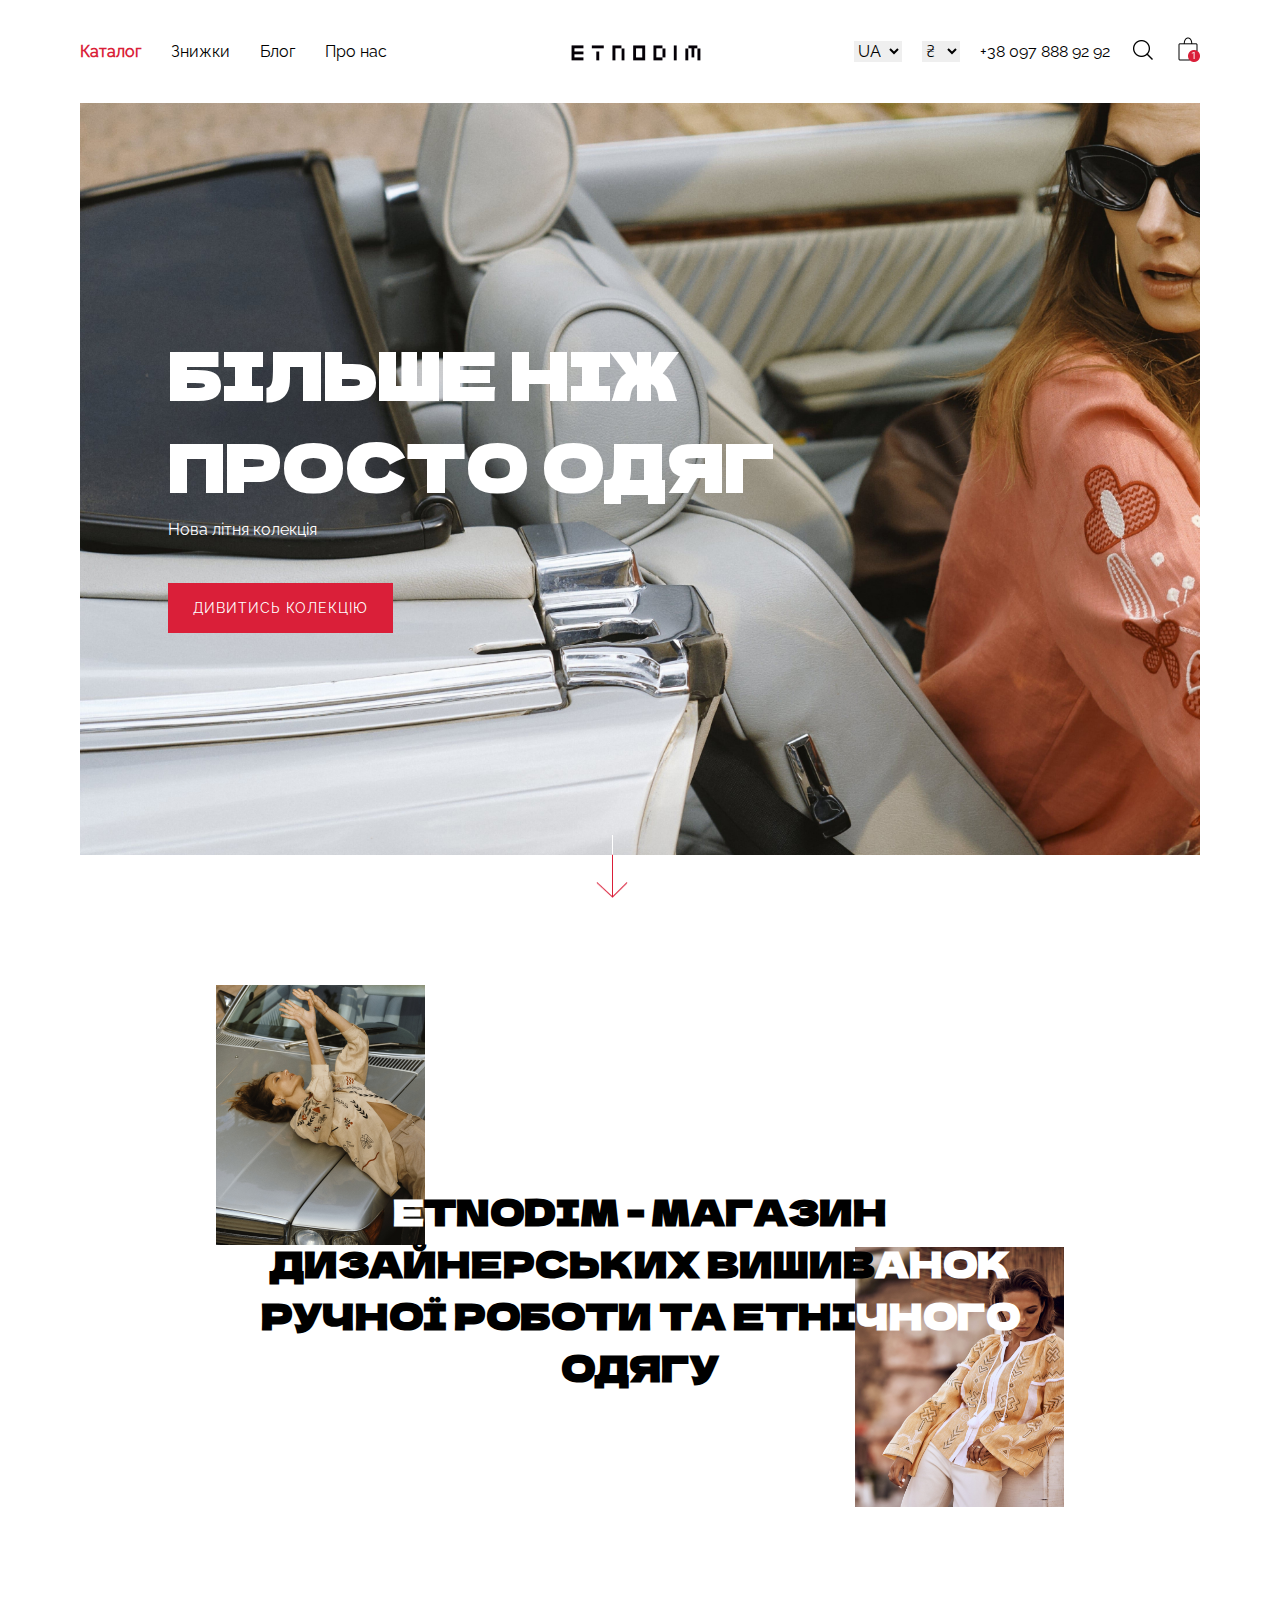
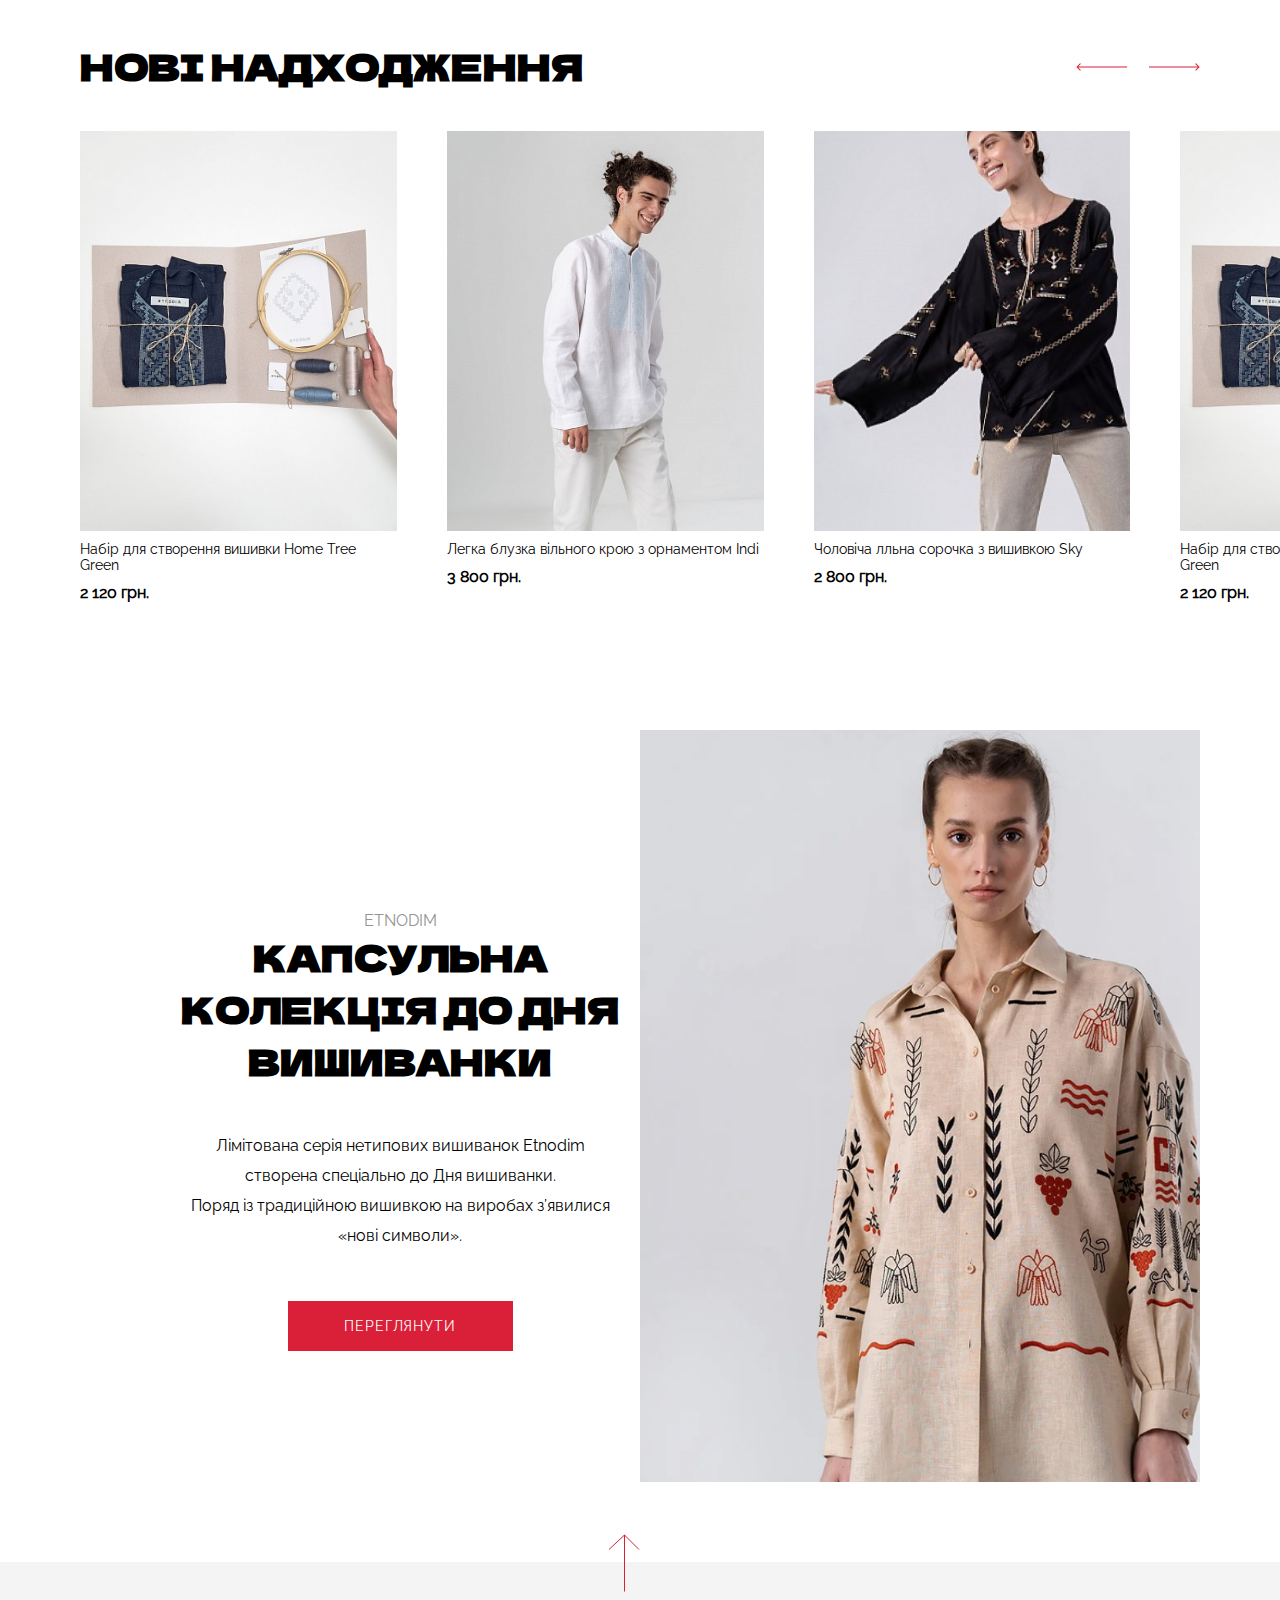
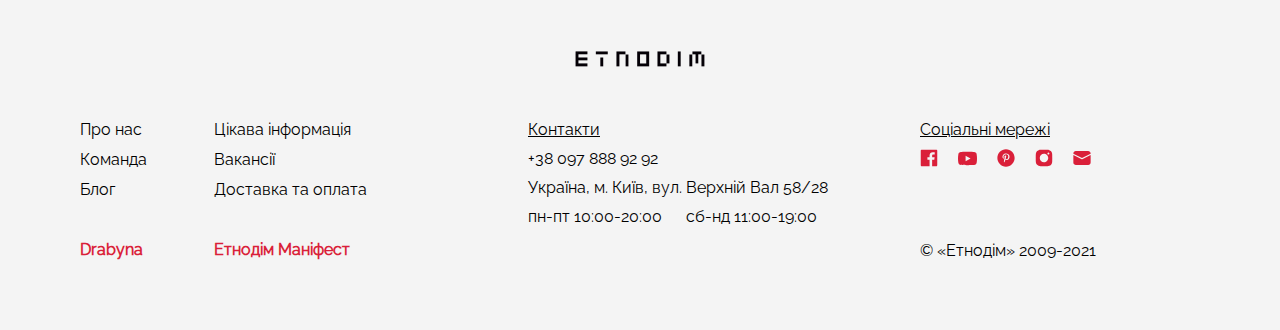
==== commit 7b791cb2: "main" ====
--- a/index.html
+++ b/index.html
@@ -10,10 +10,10 @@
 </head>
 <body>
     <!-- laptop-header -->
-    <header class="laptop-header">
+    <header class="laptop-header" id="headerID">
         <nav>
             <div class="laptop-header-menu">
-                <a href="#" class="laptop-header-menu__nav_red">Каталог</a>
+                <a href="catalog.html" class="laptop-header-menu__nav_red">Каталог</a>
                 <a href="#" class="laptop-header-menu__nav">Знижки</a>
                 <a href="#" class="laptop-header-menu__nav">Блог</a>
                 <a href="#" class="laptop-header-menu__nav">Про нас</a>
@@ -63,7 +63,7 @@
                 <input type="button" class="main-screen-block--button" value="дивитись колекцію" id="buttonsee">
             </div>
         </div>
-            <a href="#"><img class="main-screen__scroll" src="src/images/general/icons/scroll down.png" alt="scroll down"></a>
+            <a href="#newFounders"><img class="main-screen__scroll" src="src/images/general/icons/scroll down.png" alt="scroll down"></a>
     </section>
     <!-- end main_screen -->
 
@@ -88,7 +88,7 @@
     <!-- end banner-first -->
 
     <!-- slider -->
-   <section class="slider">
+   <section class="slider" id="newFounders">
 
     <div class="slider-general">
         <div class="slider-general-top">
@@ -197,73 +197,84 @@
                 Лімітована серія нетипових вишиванок Etnodim створена спеціально до Дня вишиванки.<br>
                 Поряд із традиційною вишивкою на виробах з’явилися «нові символи».
                 </p>
-                <input type="button" class="main_button" value="переглянути" id="buttonsee">
+                <input type="button" class="main_button" value="переглянути" id="buttonsee" href="catalog.html">
             </div>
             <div class="image_part"></div>
         </div>
     </div>
-
-
-   </section>
-
-   <footer>
-    <div class="main_information">
-        <div class="arrow_up">
-            <svg width="32" height="58" viewBox="0 0 32 58" fill="none" xmlns="http://www.w3.org/2000/svg">
-                <path d="M16.5 57.5V1M16.5 1L31 15.5M16.5 1L1 15.5" stroke="#DA1F39"/>
-            </svg>
-        </div>
-        <div class="logo_footer">
-            <img class="etnodim_logo_footer" src="src/images/general/etnodim-logo-main-removebg-preview 1 (1).png" alt="etnodim logo">
-        </div>
-        <div class="bottom_information_footer">
-            <div class="footer_menu">
-                <div class="left_menu_footer">
-                    <span>Про нас</span>
-                    <span>Команда</span>
-                    <span>Блог</span>
-                    <span class="drabyna">Drabyna</span>
-                </div>
-                <div class="right_menu_footer">
-                    <span>Цікава інформація</span>
-                    <span>Вакансії</span>
-                    <span>Доставка та оплата</span>
-                    <span class="manifest">Етнодім Маніфест</span>
-                </div>
-            </div>
-            <div class="contacts_footer">
-                <span class="header">Контакти</span>
-                <span>+38 097 888 92 92</span>
-                <span>Україна, м. Київ, вул. Верхній Вал 58/28</span>
-                <div class="grafic">
-                    <span class="pn_pt">пн-пт 10:00-20:00</span>
-                    <span class="pn_pt">сб-нд 11:00-19:00</span>
-                </div>
-            </div>
-            <div class="social_networking">
-                <span class="header">Соціальні мережі</span>
-                <div class="icon_social_networking">
-                    <svg width="18" height="18" viewBox="0 0 18 18" fill="none" xmlns="http://www.w3.org/2000/svg">
-                        <path d="M16.3333 0.75H1.66667C1.42355 0.75 1.19039 0.846577 1.01849 1.01849C0.846577 1.19039 0.75 1.42355 0.75 1.66667V16.3333C0.75 16.5764 0.846577 16.8096 1.01849 16.9815C1.19039 17.1534 1.42355 17.25 1.66667 17.25H9.56375V10.87H7.42058V8.37208H9.56375V6.53875C9.56375 4.4075 10.8654 3.24608 12.7721 3.24608C13.4128 3.24425 14.0545 3.27725 14.6925 3.34417V5.5625H13.3771C12.3431 5.5625 12.1414 6.05567 12.1414 6.77708V8.3675H14.6137L14.2928 10.8654H12.1405V17.25H16.3333C16.5764 17.25 16.8096 17.1534 16.9815 16.9815C17.1534 16.8096 17.25 16.5764 17.25 16.3333V1.66667C17.25 1.42355 17.1534 1.19039 16.9815 1.01849C16.8096 0.846577 16.5764 0.75 16.3333 0.75Z" fill="#DA1F39"/>
+</section>
+
+    <!-- footer -->
+    <footer>
+        <div class="main_information">
+            <a href="#headerID">
+                <div class="arrow_up">
+                    <svg width="32" height="58" viewBox="0 0 32 58" fill="none" xmlns="http://www.w3.org/2000/svg">
+                        <path d="M16.5 57.5V1M16.5 1L31 15.5M16.5 1L1 15.5" stroke="#DA1F39"/>
                     </svg>
-                    <svg width="19" height="15" viewBox="0 0 19 15" fill="none" xmlns="http://www.w3.org/2000/svg">
-                        <path d="M18.601 2.91055C18.4907 2.51614 18.2804 2.15691 17.9905 1.86762C17.7006 1.57834 17.3409 1.36881 16.9463 1.25933C15.4649 0.8633 9.50955 0.8633 9.50955 0.8633C9.50955 0.8633 3.56551 0.8538 2.06867 1.25933C1.67466 1.36929 1.31567 1.57904 1.02642 1.8683C0.737159 2.15755 0.527413 2.51654 0.41745 2.91055C0.136131 4.42712 -0.00242238 5.96672 0.00360653 7.50914C0.000861572 9.04415 0.139394 10.5762 0.41745 12.0858C0.527769 12.48 0.737577 12.8392 1.02673 13.129C1.31589 13.4188 1.67468 13.6294 2.06867 13.7406C3.55008 14.1366 9.50955 14.1366 9.50955 14.1366C9.50955 14.1366 15.45 14.1366 16.9463 13.7406C17.3409 13.6299 17.7004 13.4195 17.9902 13.1297C18.28 12.8399 18.4904 12.4804 18.601 12.0858C18.8736 10.5771 19.0066 9.0428 18.9971 7.50914C19.0066 5.96539 18.8765 4.42877 18.601 2.91055ZM7.60717 10.3514V4.65439L12.5644 7.50914L7.60717 10.3514Z" fill="#DA1F39"/>
-                    </svg>
-                    <svg width="18" height="18" viewBox="0 0 18 18" fill="none" xmlns="http://www.w3.org/2000/svg">
-                        <path d="M8.99986 0.359375C4.22806 0.359375 0.359863 4.22758 0.359863 8.99938C0.359863 13.7712 4.22806 17.6394 8.99986 17.6394C13.7717 17.6394 17.6399 13.7712 17.6399 8.99938C17.6399 4.22758 13.7717 0.359375 8.99986 0.359375ZM9.59116 11.0469C9.03676 11.0046 8.80456 10.7301 8.37076 10.4673C8.13226 11.7192 7.84066 12.9198 6.97666 13.5471C6.70936 11.6535 7.36726 10.2333 7.67326 8.72398C7.15216 7.84648 7.73536 6.08157 8.83516 6.51537C10.1879 7.05177 7.66336 9.77788 9.35806 10.119C11.1275 10.4736 11.8502 7.04817 10.7531 5.93577C9.16726 4.32748 6.13876 5.89888 6.51136 8.20108C6.60136 8.76357 7.18366 8.93458 6.74356 9.71128C5.72926 9.48628 5.42596 8.68618 5.46556 7.61968C5.52766 5.87368 7.03426 4.65057 8.54446 4.48227C10.4552 4.26987 12.248 5.18337 12.4964 6.98157C12.7745 9.01017 11.6333 11.2053 9.59116 11.0469Z" fill="#DA1F39"/>
-                    </svg>
-                    <svg width="18" height="18" viewBox="0 0 18 18" fill="none" xmlns="http://www.w3.org/2000/svg">
-                        <path d="M17.2014 5.61276C17.1921 4.91849 17.0621 4.23113 16.8173 3.58142C16.6049 3.03339 16.2806 2.53569 15.865 2.1201C15.4494 1.70451 14.9517 1.38019 14.4037 1.16784C13.7623 0.927083 13.0848 0.796901 12.3999 0.782839C11.518 0.743422 11.2384 0.732422 8.99994 0.732422C6.76144 0.732422 6.47453 0.732422 5.59911 0.782839C4.9145 0.797005 4.23726 0.927184 3.59619 1.16784C3.04808 1.38004 2.5503 1.70431 2.13469 2.11992C1.71908 2.53552 1.39481 3.03331 1.18261 3.58142C0.941371 4.22229 0.811472 4.89969 0.798526 5.58434C0.759109 6.46709 0.747192 6.74667 0.747192 8.98517C0.747192 11.2237 0.747192 11.5097 0.798526 12.386C0.812276 13.0717 0.941526 13.7482 1.18261 14.3908C1.39516 14.9387 1.71968 15.4363 2.13543 15.8517C2.55117 16.2671 3.049 16.5913 3.59711 16.8034C4.23642 17.0539 4.91378 17.1934 5.60003 17.2159C6.48278 17.2553 6.76236 17.2673 9.00086 17.2673C11.2394 17.2673 11.5263 17.2673 12.4017 17.2159C13.0866 17.2024 13.7642 17.0726 14.4055 16.8318C14.9534 16.6192 15.451 16.2948 15.8665 15.8793C16.2821 15.4637 16.6065 14.9661 16.8191 14.4183C17.0602 13.7766 17.1894 13.1001 17.2032 12.4135C17.2426 11.5317 17.2545 11.2521 17.2545 9.01267C17.2527 6.77417 17.2527 6.49001 17.2014 5.61276ZM8.99444 13.2183C6.65328 13.2183 4.75669 11.3218 4.75669 8.98059C4.75669 6.63942 6.65328 4.74284 8.99444 4.74284C10.1184 4.74284 11.1963 5.18931 11.991 5.98405C12.7857 6.77878 13.2322 7.85667 13.2322 8.98059C13.2322 10.1045 12.7857 11.1824 11.991 11.9771C11.1963 12.7719 10.1184 13.2183 8.99444 13.2183ZM13.4009 5.57425C13.2711 5.57438 13.1425 5.5489 13.0226 5.49928C12.9026 5.44966 12.7936 5.37688 12.7019 5.2851C12.6101 5.19331 12.5373 5.08433 12.4877 4.96439C12.438 4.84444 12.4126 4.71589 12.4127 4.58609C12.4127 4.45638 12.4382 4.32794 12.4879 4.20811C12.5375 4.08827 12.6103 3.97939 12.702 3.88767C12.7937 3.79596 12.9026 3.7232 13.0224 3.67357C13.1423 3.62393 13.2707 3.59838 13.4004 3.59838C13.5301 3.59838 13.6585 3.62393 13.7784 3.67357C13.8982 3.7232 14.0071 3.79596 14.0988 3.88767C14.1905 3.97939 14.2633 4.08827 14.3129 4.20811C14.3626 4.32794 14.3881 4.45638 14.3881 4.58609C14.3881 5.13242 13.9463 5.57425 13.4009 5.57425Z" fill="#DA1F39"/>
-                    </svg>
-                    <svg width="18" height="16" viewBox="0 0 18 16" fill="none" xmlns="http://www.w3.org/2000/svg">
-                        <path d="M0.357178 4.95471L8.72818 9.30835C8.81215 9.35202 8.90539 9.37481 9.00004 9.37481C9.09468 9.37481 9.18792 9.35202 9.27189 9.30835L17.6429 4.9555V12.518C17.6429 13.1702 17.3934 13.7978 16.9454 14.2719C16.4975 14.746 15.8851 15.0307 15.2339 15.0676L15.0893 15.0716H2.91075C2.2585 15.0716 1.63096 14.8221 1.15685 14.3741C0.682752 13.9262 0.398034 13.3138 0.361106 12.6626L0.357178 12.518V4.95471ZM2.91075 0.928711H15.0893C15.7416 0.928668 16.3691 1.17822 16.8432 1.62617C17.3173 2.07412 17.602 2.68651 17.639 3.33771L17.6429 3.48228V3.62685L9.00004 8.12114L0.357178 3.62685V3.48228C0.357135 2.83003 0.606685 2.20249 1.05463 1.72839C1.50258 1.25429 2.11497 0.969567 2.76618 0.93264L2.91075 0.928711H15.0893H2.91075Z" fill="#DA1F39"/>
-                    </svg>
-                </div>
-                <span class="rights">© «Етнодім» 2009-2021</span>
-            </div>
-        </div>
-    </div>
-
-   </footer>
+                </div>
+            </a>
+            <div class="logo_footer">
+                <img class="etnodim_logo_footer" src="src/images/general/etnodim-logo-main-removebg-preview 1 (1).png" alt="etnodim logo">
+            </div>
+            <div class="bottom_information_footer">
+                <div class="footer_menu">
+                    <div class="left_menu_footer">
+                        <a href="">Про нас</a>
+                        <a href>Команда</a>
+                        <a href>Блог</a>
+                        <a href="" class="drabyna">Drabyna</a>
+                    </div>
+                    <div class="right_menu_footer">
+                        <a href="">Цікава інформація</a>
+                        <a href="">Вакансії</a>
+                        <a href="">Доставка та оплата</a>
+                        <a href="" class="manifest">Етнодім Маніфест</a>
+                    </div>
+                </div>
+                <div class="contacts_footer">
+                    <span class="header">Контакти</span>
+                    <span>+38 097 888 92 92</span>
+                    <span>Україна, м. Київ, вул. Верхній Вал 58/28</span>
+                    <div class="grafic">
+                        <span class="pn_pt">пн-пт 10:00-20:00</span>
+                        <span class="pn_pt">сб-нд 11:00-19:00</span>
+                    </div>
+                </div>
+                <div class="social_networking">
+                    <span class="header">Соціальні мережі</span>
+                    <div class="icon_social_networking">
+                        <a href="">
+                            <svg width="18" height="18" viewBox="0 0 18 18" fill="none" xmlns="http://www.w3.org/2000/svg">
+                                <path d="M16.3333 0.75H1.66667C1.42355 0.75 1.19039 0.846577 1.01849 1.01849C0.846577 1.19039 0.75 1.42355 0.75 1.66667V16.3333C0.75 16.5764 0.846577 16.8096 1.01849 16.9815C1.19039 17.1534 1.42355 17.25 1.66667 17.25H9.56375V10.87H7.42058V8.37208H9.56375V6.53875C9.56375 4.4075 10.8654 3.24608 12.7721 3.24608C13.4128 3.24425 14.0545 3.27725 14.6925 3.34417V5.5625H13.3771C12.3431 5.5625 12.1414 6.05567 12.1414 6.77708V8.3675H14.6137L14.2928 10.8654H12.1405V17.25H16.3333C16.5764 17.25 16.8096 17.1534 16.9815 16.9815C17.1534 16.8096 17.25 16.5764 17.25 16.3333V1.66667C17.25 1.42355 17.1534 1.19039 16.9815 1.01849C16.8096 0.846577 16.5764 0.75 16.3333 0.75Z" fill="#DA1F39"/>
+                            </svg>
+                        </a>
+                        <a href="">
+                            <svg width="19" height="15" viewBox="0 0 19 15" fill="none" xmlns="http://www.w3.org/2000/svg">
+                                <path d="M18.601 2.91055C18.4907 2.51614 18.2804 2.15691 17.9905 1.86762C17.7006 1.57834 17.3409 1.36881 16.9463 1.25933C15.4649 0.8633 9.50955 0.8633 9.50955 0.8633C9.50955 0.8633 3.56551 0.8538 2.06867 1.25933C1.67466 1.36929 1.31567 1.57904 1.02642 1.8683C0.737159 2.15755 0.527413 2.51654 0.41745 2.91055C0.136131 4.42712 -0.00242238 5.96672 0.00360653 7.50914C0.000861572 9.04415 0.139394 10.5762 0.41745 12.0858C0.527769 12.48 0.737577 12.8392 1.02673 13.129C1.31589 13.4188 1.67468 13.6294 2.06867 13.7406C3.55008 14.1366 9.50955 14.1366 9.50955 14.1366C9.50955 14.1366 15.45 14.1366 16.9463 13.7406C17.3409 13.6299 17.7004 13.4195 17.9902 13.1297C18.28 12.8399 18.4904 12.4804 18.601 12.0858C18.8736 10.5771 19.0066 9.0428 18.9971 7.50914C19.0066 5.96539 18.8765 4.42877 18.601 2.91055ZM7.60717 10.3514V4.65439L12.5644 7.50914L7.60717 10.3514Z" fill="#DA1F39"/>
+                            </svg>
+                        </a>
+                        <a href="">
+                            <svg width="18" height="18" viewBox="0 0 18 18" fill="none" xmlns="http://www.w3.org/2000/svg">
+                                <path d="M8.99986 0.359375C4.22806 0.359375 0.359863 4.22758 0.359863 8.99938C0.359863 13.7712 4.22806 17.6394 8.99986 17.6394C13.7717 17.6394 17.6399 13.7712 17.6399 8.99938C17.6399 4.22758 13.7717 0.359375 8.99986 0.359375ZM9.59116 11.0469C9.03676 11.0046 8.80456 10.7301 8.37076 10.4673C8.13226 11.7192 7.84066 12.9198 6.97666 13.5471C6.70936 11.6535 7.36726 10.2333 7.67326 8.72398C7.15216 7.84648 7.73536 6.08157 8.83516 6.51537C10.1879 7.05177 7.66336 9.77788 9.35806 10.119C11.1275 10.4736 11.8502 7.04817 10.7531 5.93577C9.16726 4.32748 6.13876 5.89888 6.51136 8.20108C6.60136 8.76357 7.18366 8.93458 6.74356 9.71128C5.72926 9.48628 5.42596 8.68618 5.46556 7.61968C5.52766 5.87368 7.03426 4.65057 8.54446 4.48227C10.4552 4.26987 12.248 5.18337 12.4964 6.98157C12.7745 9.01017 11.6333 11.2053 9.59116 11.0469Z" fill="#DA1F39"/>
+                            </svg>
+                        </a>
+                        <a href="">
+                            <svg width="18" height="18" viewBox="0 0 18 18" fill="none" xmlns="http://www.w3.org/2000/svg">
+                                <path d="M17.2014 5.61276C17.1921 4.91849 17.0621 4.23113 16.8173 3.58142C16.6049 3.03339 16.2806 2.53569 15.865 2.1201C15.4494 1.70451 14.9517 1.38019 14.4037 1.16784C13.7623 0.927083 13.0848 0.796901 12.3999 0.782839C11.518 0.743422 11.2384 0.732422 8.99994 0.732422C6.76144 0.732422 6.47453 0.732422 5.59911 0.782839C4.9145 0.797005 4.23726 0.927184 3.59619 1.16784C3.04808 1.38004 2.5503 1.70431 2.13469 2.11992C1.71908 2.53552 1.39481 3.03331 1.18261 3.58142C0.941371 4.22229 0.811472 4.89969 0.798526 5.58434C0.759109 6.46709 0.747192 6.74667 0.747192 8.98517C0.747192 11.2237 0.747192 11.5097 0.798526 12.386C0.812276 13.0717 0.941526 13.7482 1.18261 14.3908C1.39516 14.9387 1.71968 15.4363 2.13543 15.8517C2.55117 16.2671 3.049 16.5913 3.59711 16.8034C4.23642 17.0539 4.91378 17.1934 5.60003 17.2159C6.48278 17.2553 6.76236 17.2673 9.00086 17.2673C11.2394 17.2673 11.5263 17.2673 12.4017 17.2159C13.0866 17.2024 13.7642 17.0726 14.4055 16.8318C14.9534 16.6192 15.451 16.2948 15.8665 15.8793C16.2821 15.4637 16.6065 14.9661 16.8191 14.4183C17.0602 13.7766 17.1894 13.1001 17.2032 12.4135C17.2426 11.5317 17.2545 11.2521 17.2545 9.01267C17.2527 6.77417 17.2527 6.49001 17.2014 5.61276ZM8.99444 13.2183C6.65328 13.2183 4.75669 11.3218 4.75669 8.98059C4.75669 6.63942 6.65328 4.74284 8.99444 4.74284C10.1184 4.74284 11.1963 5.18931 11.991 5.98405C12.7857 6.77878 13.2322 7.85667 13.2322 8.98059C13.2322 10.1045 12.7857 11.1824 11.991 11.9771C11.1963 12.7719 10.1184 13.2183 8.99444 13.2183ZM13.4009 5.57425C13.2711 5.57438 13.1425 5.5489 13.0226 5.49928C12.9026 5.44966 12.7936 5.37688 12.7019 5.2851C12.6101 5.19331 12.5373 5.08433 12.4877 4.96439C12.438 4.84444 12.4126 4.71589 12.4127 4.58609C12.4127 4.45638 12.4382 4.32794 12.4879 4.20811C12.5375 4.08827 12.6103 3.97939 12.702 3.88767C12.7937 3.79596 12.9026 3.7232 13.0224 3.67357C13.1423 3.62393 13.2707 3.59838 13.4004 3.59838C13.5301 3.59838 13.6585 3.62393 13.7784 3.67357C13.8982 3.7232 14.0071 3.79596 14.0988 3.88767C14.1905 3.97939 14.2633 4.08827 14.3129 4.20811C14.3626 4.32794 14.3881 4.45638 14.3881 4.58609C14.3881 5.13242 13.9463 5.57425 13.4009 5.57425Z" fill="#DA1F39"/>
+                            </svg>
+                        </a>
+                        <a href="">
+                            <svg width="18" height="16" viewBox="0 0 18 16" fill="none" xmlns="http://www.w3.org/2000/svg">
+                                <path d="M0.357178 4.95471L8.72818 9.30835C8.81215 9.35202 8.90539 9.37481 9.00004 9.37481C9.09468 9.37481 9.18792 9.35202 9.27189 9.30835L17.6429 4.9555V12.518C17.6429 13.1702 17.3934 13.7978 16.9454 14.2719C16.4975 14.746 15.8851 15.0307 15.2339 15.0676L15.0893 15.0716H2.91075C2.2585 15.0716 1.63096 14.8221 1.15685 14.3741C0.682752 13.9262 0.398034 13.3138 0.361106 12.6626L0.357178 12.518V4.95471ZM2.91075 0.928711H15.0893C15.7416 0.928668 16.3691 1.17822 16.8432 1.62617C17.3173 2.07412 17.602 2.68651 17.639 3.33771L17.6429 3.48228V3.62685L9.00004 8.12114L0.357178 3.62685V3.48228C0.357135 2.83003 0.606685 2.20249 1.05463 1.72839C1.50258 1.25429 2.11497 0.969567 2.76618 0.93264L2.91075 0.928711H15.0893H2.91075Z" fill="#DA1F39"/>
+                            </svg>
+                        </a>
+                    </div>
+                    <span class="rights">© «Етнодім» 2009-2021</span>
+                </div>
+            </div>
+        </div>
+    </footer>
+    <!-- end footer -->
 </body>
 </html>--- a/styles.css
+++ b/styles.css
@@ -35,6 +35,7 @@
 }
 a:hover {
   opacity: 70%;
+  cursor: pointer;
 }
 
 body {
@@ -197,6 +198,7 @@
   justify-content: space-between;
   overflow: hidden;
   flex-wrap: nowrap;
+  margin-right: -5em;
 }
 .slider-general-block-card {
   max-width: 19.8em;
@@ -223,6 +225,7 @@
 .slider-general-block-card-fit__image:hover {
   width: 15.8em;
   height: 21em;
+  transition: all 0.5s;
 }
 .slider-general-block-card-description {
   padding-top: 0.625em;
@@ -300,7 +303,7 @@
 }
 footer .main_information .bottom_information_footer {
   display: grid;
-  grid-template-columns: 40% 30% 30%;
+  grid-template-columns: 40% 35% 25%;
 }
 footer .main_information .bottom_information_footer .footer_menu {
   display: grid;
@@ -351,6 +354,167 @@
 }
 
 /* end footer styles */
+/* catalog styles */
+/* catalog-woman-embroidery styles */
+.catalog-navigation {
+  font-family: "RalewayRegular";
+  font-size: 12px;
+  font-weight: 600;
+  padding-top: 10px;
+  padding-bottom: 41px;
+  display: flex;
+  align-items: center;
+}
+.catalog-navigation__text {
+  display: flex;
+  align-items: center;
+}
+.catalog-navigation__text::after {
+  content: "";
+  display: block;
+  background-color: black;
+  width: 1.9em;
+  height: 0.043em;
+  margin-right: 0.4em;
+  margin-left: 0.4em;
+}
+.catalog-navigation__text--current {
+  font-weight: 300;
+}
+
+.catalog-main-block {
+  display: grid;
+  grid-template-columns: 20% 80%;
+}
+.catalog-main-block .filter {
+  font-family: "RalewayRegular";
+  font-size: 14px;
+  font-weight: 600;
+}
+.catalog-main-block .catalog-general .catalog-general-section .catalog-upper {
+  display: flex;
+  align-items: center;
+  justify-content: space-between;
+  margin-bottom: 2.81em;
+}
+.catalog-main-block .catalog-general .catalog-general-section .catalog-upper .sorting {
+  display: flex;
+  align-items: center;
+}
+.catalog-main-block .catalog-general .catalog-general-section .catalog-upper .sorting-four {
+  display: grid;
+  grid-template-columns: 6px 6px;
+  grid-template-rows: 6px 6px;
+  gap: 2px;
+  margin-right: 10px;
+}
+.catalog-main-block .catalog-general .catalog-general-section .catalog-upper .sorting-four__square {
+  content: "";
+  width: 6px;
+  height: 6px;
+  background-color: #565656;
+}
+.catalog-main-block .catalog-general .catalog-general-section .catalog-upper .sorting-nine:hover, .catalog-main-block .catalog-general .catalog-general-section .catalog-upper .sorting-four:hover {
+  opacity: 70%;
+  cursor: pointer;
+}
+.catalog-main-block .catalog-general .catalog-general-section .catalog-upper .sorting-nine {
+  display: grid;
+  grid-template-columns: 4px 4px 4px;
+  grid-template-rows: 4px 4px 4px;
+  gap: 1px;
+}
+.catalog-main-block .catalog-general .catalog-general-section .catalog-upper .sorting-nine__square {
+  content: "";
+  width: 4px;
+  height: 4px;
+  background-color: #939694;
+}
+.catalog-main-block .catalog-general .catalog-general-section .catalog-upper .sorting-for {
+  margin-left: 13px;
+  font-family: "RalewayRegular";
+  font-size: 12px;
+  font-weight: 300;
+}
+.catalog-main-block .catalog-general .catalog-general-section .catalog-upper .sorting-for__option {
+  border: none;
+  font-family: "RalewayRegular";
+  font-size: 12px;
+  font-weight: 300;
+  padding-right: 0.3125em;
+}
+.catalog-main-block .catalog-general .catalog-general-section .catalog-upper .sorting-for__option:hover {
+  opacity: 70%;
+  cursor: pointer;
+}
+.catalog-main-block .catalog-general .catalog-general-section .catalog-main {
+  display: flex;
+  justify-content: space-between;
+  flex-wrap: wrap;
+}
+.catalog-main-block .catalog-general .catalog-general-section .catalog-main-card {
+  width: 48%;
+  height: 660px;
+  padding-bottom: 3.125em;
+}
+.catalog-main-block .catalog-general .catalog-general-section .catalog-main-card a:hover {
+  opacity: 100%;
+}
+.catalog-main-block .catalog-general .catalog-general-section .catalog-main-card-content {
+  width: 100%;
+  height: 607px;
+  background-image: url(src/images/general/фон.png);
+  background-size: cover;
+  display: flex;
+  align-items: center;
+  justify-content: center;
+}
+.catalog-main-block .catalog-general .catalog-general-section .catalog-main-card-content__image {
+  width: 100%;
+  height: 100%;
+  -o-object-fit: cover;
+     object-fit: cover;
+}
+.catalog-main-block .catalog-general .catalog-general-section .catalog-main-card-content__image:hover {
+  width: 80%;
+  height: 80%;
+  transition: all 0.5s;
+}
+.catalog-main-block .catalog-general .catalog-general-section .catalog-main-card-text {
+  padding-top: 0.625em;
+  font-family: "RalewayRegular";
+  font-size: 14px;
+  font-weight: 300;
+}
+.catalog-main-block .catalog-general .catalog-general-section .catalog-main-card-text__name {
+  padding-bottom: 0.3125em;
+}
+.catalog-main-block .catalog-general .catalog-general-section .catalog-main-card-text__price {
+  font-weight: 700;
+}
+.catalog-main-block .catalog-general .catalog-buttom {
+  display: grid;
+  grid-template-columns: 33.3% 33.3% 33.3%;
+  justify-items: center;
+  font-family: "RalewayRegular";
+  font-size: 14px;
+  font-weight: 600;
+}
+.catalog-main-block .catalog-general .catalog-buttom-more__button {
+  display: inline-flex;
+  align-items: center;
+}
+.catalog-main-block .catalog-general .catalog-buttom-more__button--text {
+  text-decoration: underline;
+  padding-right: 0.5em;
+  text-transform: uppercase;
+}
+.catalog-main-block .catalog-general .catalog-buttom-next {
+  display: flex;
+}
+
+/* end catalog-woman-embroidery styles */
+/* end styles */
 /* responsive*/
 @media screen and (min-width: 1990px) {
   .laptop_mobile {
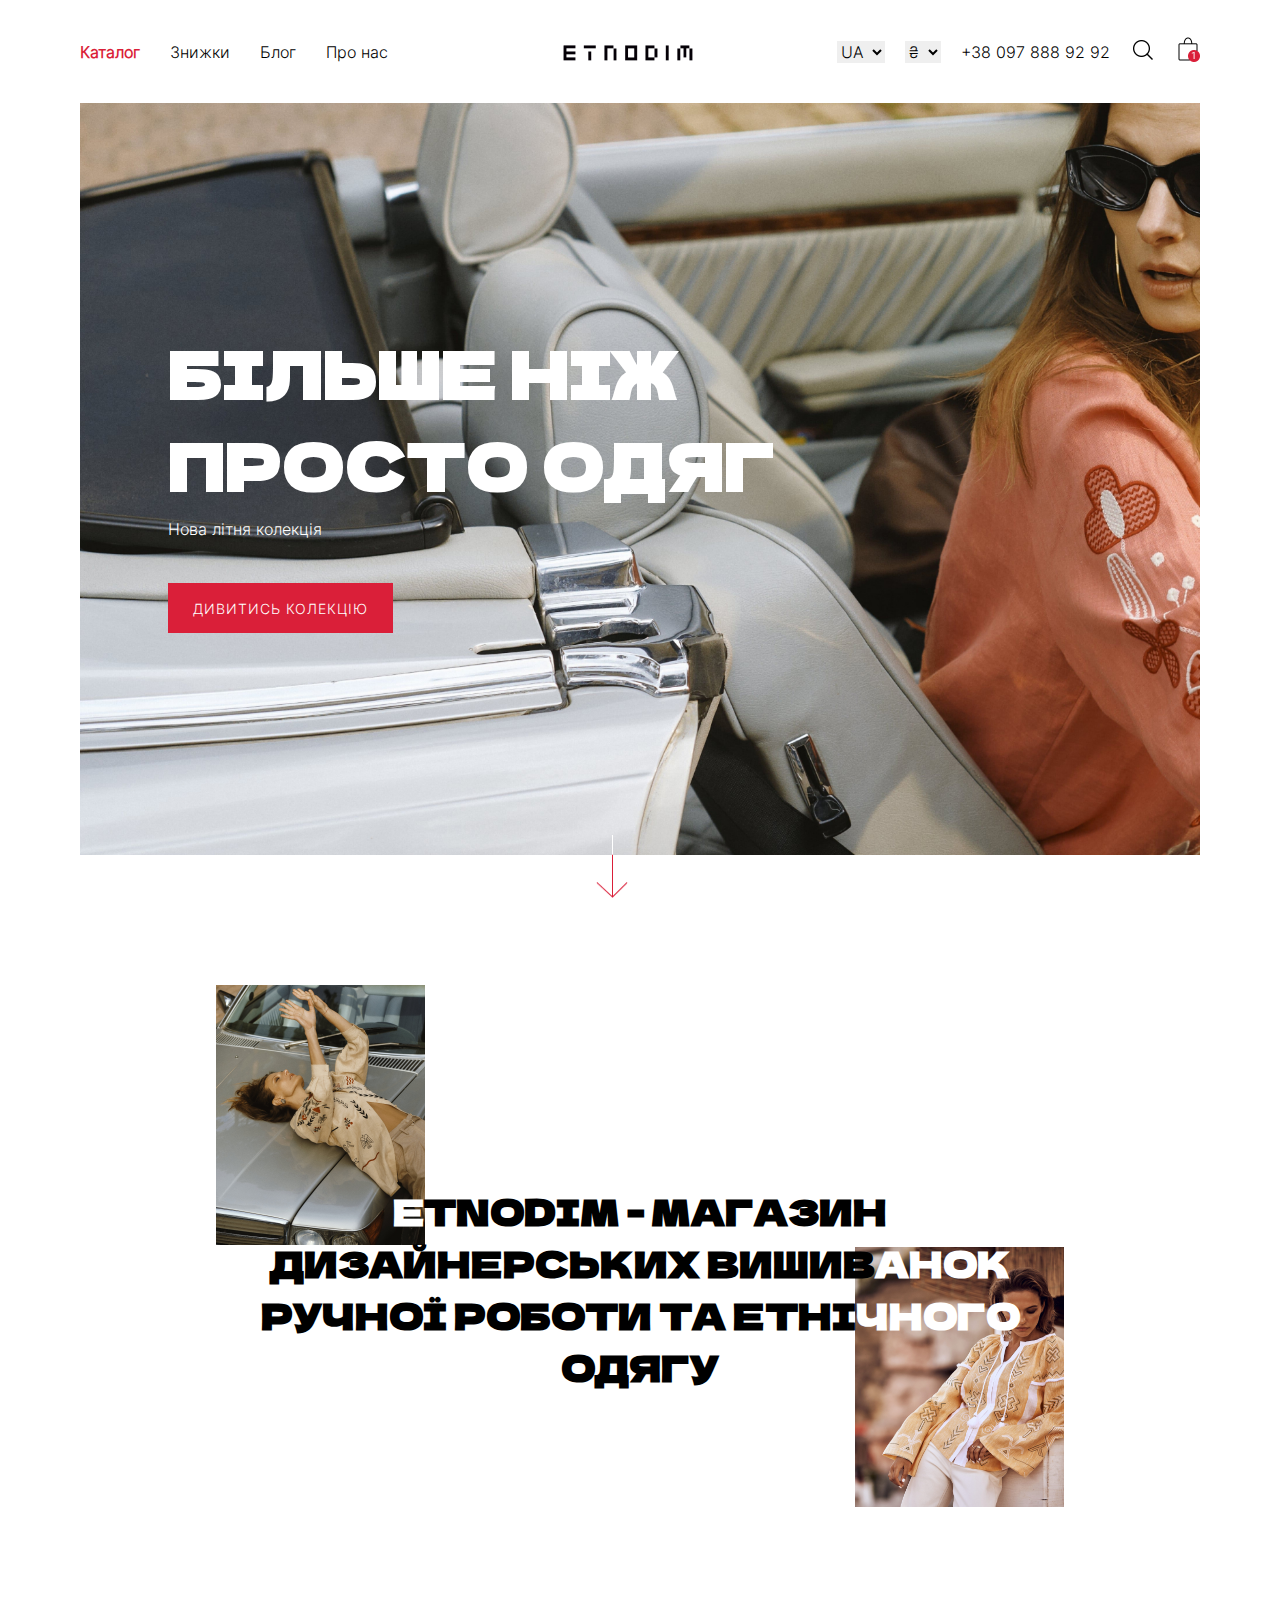
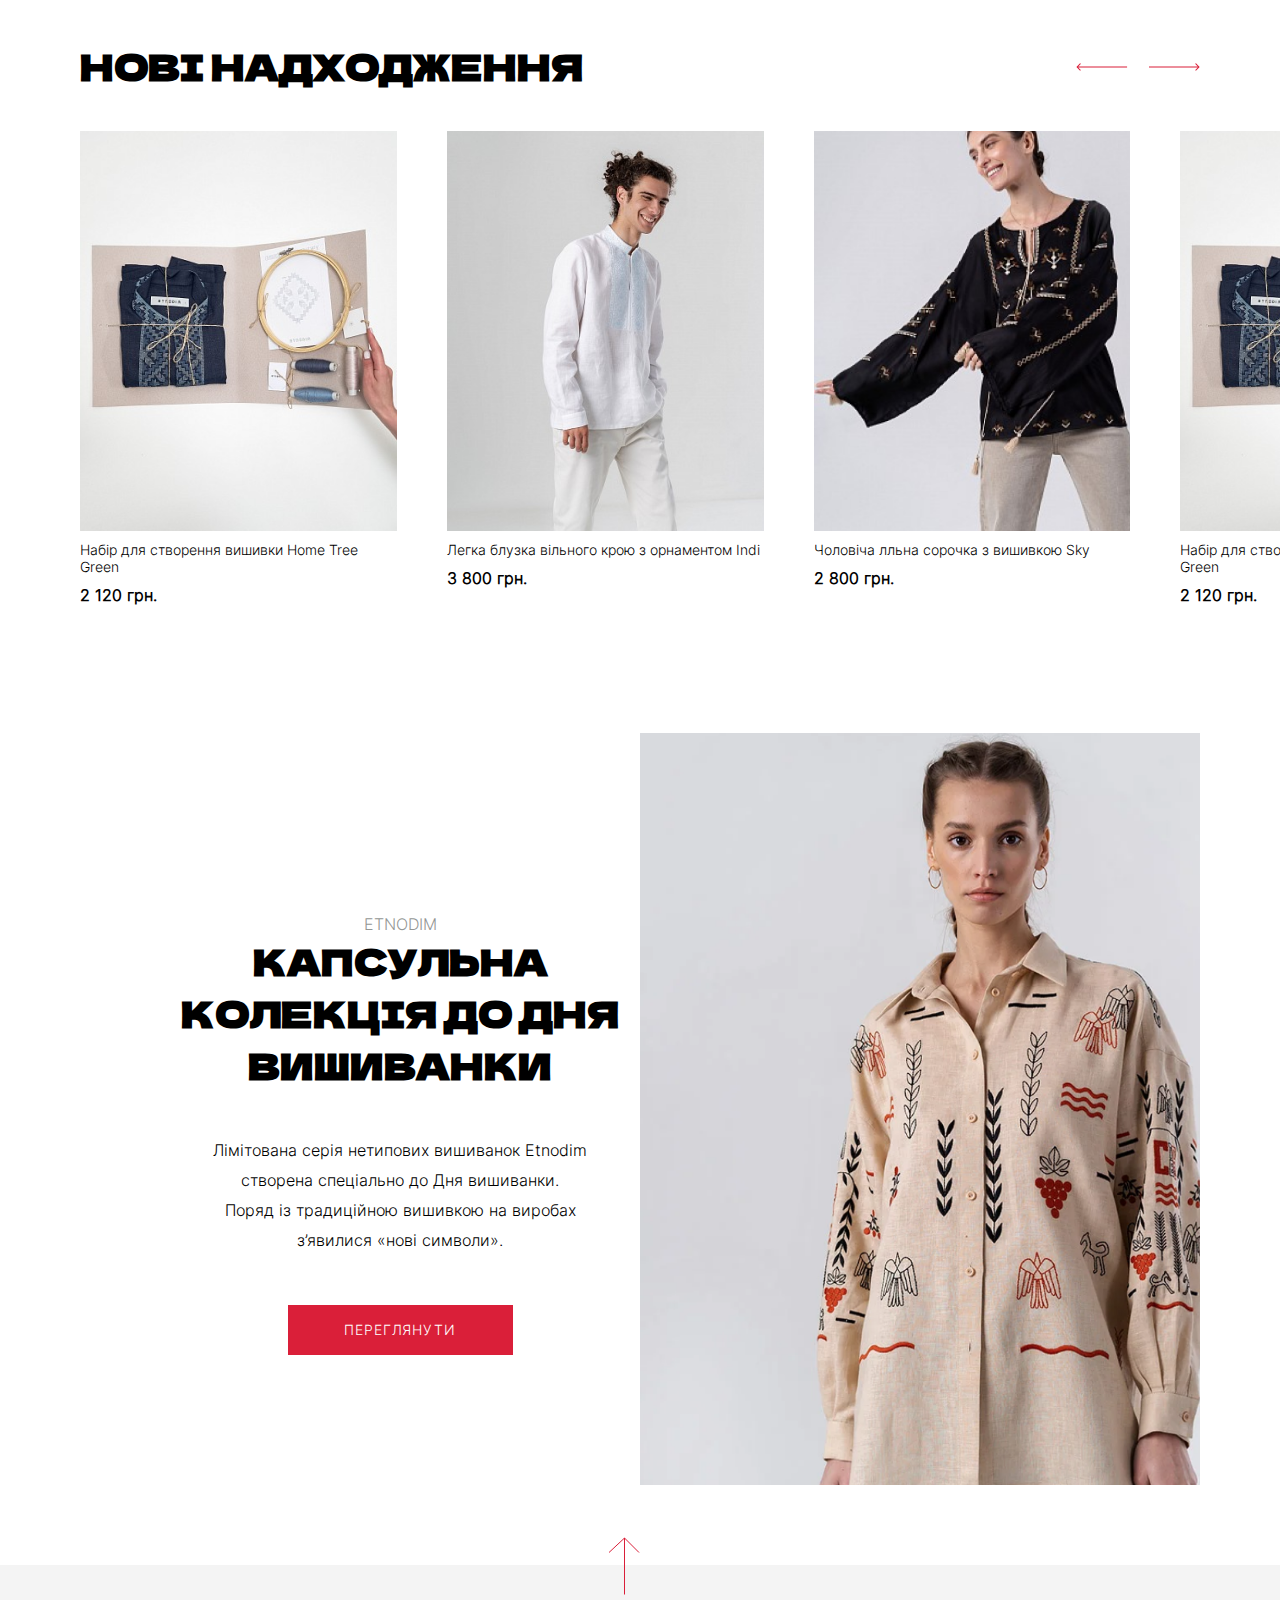
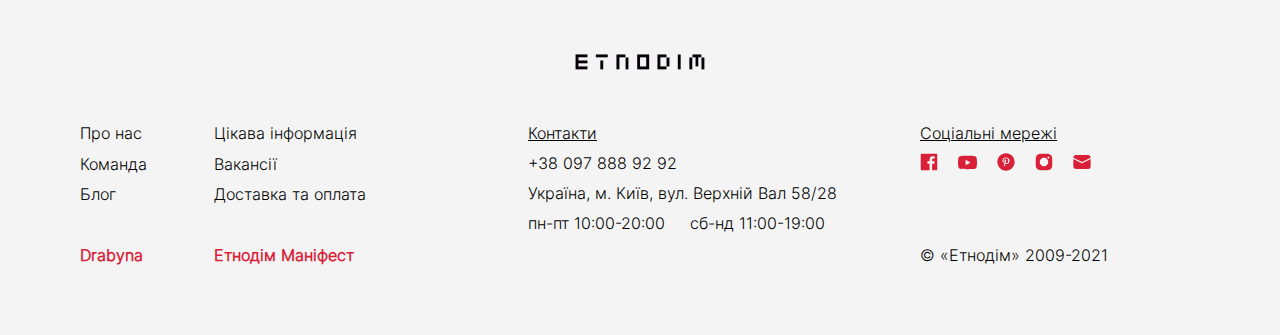
==== commit 7b9ebe76: "main" ====
--- a/index.html
+++ b/index.html
@@ -20,7 +20,7 @@
             </div>
         </nav>
             <div class="logo">
-                <img class="logo__image" src="src/images/general/etnodim-logo-main-removebg-preview 1 (1).png" alt="etnodim logo">
+                <a href="index.html"><img class="logo__image" src="src/images/general/etnodim-logo-main-removebg-preview 1 (1).png" alt="etnodim logo"></a>
             </div>
             <div class="laptop-header-additional">
                 <select class="laptop-header-additional__language">
@@ -36,7 +36,7 @@
                 </select>
                 <a href="tel:+380978889292" class="laptop-header-additional__number">+38 097 888 92 92</a>
                 <a href="#"><img src="src/images/general/icons/ei_search.png" alt="ei_search" class="laptop-header-additional__icon-searching"></a>
-                <a href="#"><img src="src/images/general/icons/cart.png" alt="cart" class="laptop-header-additional__icon-cart"></a>
+                <a href="basket.html"><img src="src/images/general/icons/cart.png" alt="cart" class="laptop-header-additional__icon-cart"></a>
             </div>
     </header>
     <!-- end laptop-header -->
@@ -60,7 +60,7 @@
                         Нова літня колекція
                     </p>
                 </div>
-                <input type="button" class="main-screen-block--button" value="дивитись колекцію" id="buttonsee">
+                <input type="button" class="main-screen-block--button" value="дивитись колекцію" id="buttonsee" onclick="document.location='catalog.html'">
             </div>
         </div>
             <a href="#newFounders"><img class="main-screen__scroll" src="src/images/general/icons/scroll down.png" alt="scroll down"></a>
@@ -197,7 +197,7 @@
                 Лімітована серія нетипових вишиванок Etnodim створена спеціально до Дня вишиванки.<br>
                 Поряд із традиційною вишивкою на виробах з’явилися «нові символи».
                 </p>
-                <input type="button" class="main_button" value="переглянути" id="buttonsee" href="catalog.html">
+                <input type="button" class="main_button" value="переглянути" id="buttonsee" href="catalog.html" onclick="document.location='catalog.html'">
             </div>
             <div class="image_part"></div>
         </div>
--- a/styles.css
+++ b/styles.css
@@ -1,8 +1,8 @@
 @charset "UTF-8";
 /* fonts components */
 @font-face {
-  font-family: "RalewayRegular";
-  src: url(font/Raleway/Raleway-Regular.ttf) format("truetype");
+  font-family: "InterLight";
+  src: url(font/inter/Inter-Light.ttf) format("truetype");
   font-style: normal;
   font-weight: 400;
 }
@@ -29,6 +29,14 @@
   font-size: 36px;
 }
 
+h3 {
+  font-size: 18px;
+}
+
+h5 {
+  font-size: 18px;
+}
+
 a {
   text-decoration: none;
   color: black;
@@ -40,9 +48,9 @@
 
 body {
   padding: 0em 5em 0em 5em;
-  font-family: "RalewayRegular";
+  font-family: "InterLight";
   font-size: 16px;
-  font-weight: 400;
+  font-weight: 300;
 }
 
 input[type=button] {
@@ -50,7 +58,7 @@
   border: none;
   color: white;
   text-transform: uppercase;
-  font-family: "RalewayRegular";
+  font-family: "InterLight";
   font-size: 14px;
   letter-spacing: 0.07em;
   height: 50px;
@@ -65,6 +73,49 @@
   transition: all 0.2s ease-in;
 }
 
+/*drop-down button styles*/
+.filter-block__button {
+  background-color: white;
+  border: none;
+  padding: 0px;
+  cursor: pointer;
+  font-family: "InterLight";
+  font-weight: 600;
+  padding-bottom: 0.3em;
+  display: flex;
+  align-items: center;
+}
+.filter-block__button::after {
+  content: "";
+  background-image: url(src/images/general/icons/Vector\ 10.png);
+  display: block;
+  width: 8px;
+  height: 4px;
+  margin-left: 5px;
+}
+
+.filter-block__button--hide {
+  background-color: white;
+  border: none;
+  padding: 0px;
+  cursor: pointer;
+  font-family: "InterLight";
+  font-weight: 600;
+  padding-bottom: 0.3em;
+  display: flex;
+  align-items: center;
+}
+.filter-block__button--hide::after {
+  content: "";
+  background-image: url(src/images/general/icons/Vector\ 10.png);
+  display: block;
+  width: 8px;
+  height: 4px;
+  margin-left: 5px;
+  transform: rotate(180deg);
+}
+
+/*end drop-down button styles*/
 /* end general styles*/
 /* laptop-header styles*/
 .laptop-header {
@@ -94,9 +145,9 @@
   margin-right: 1.25em;
 }
 .laptop-header .laptop-header-additional__language, .laptop-header .laptop-header-additional__value {
-  font-family: "RalewayRegular";
+  font-family: "InterLight";
   font-size: 16px;
-  font-weight: 400;
+  font-weight: 300;
   border: none;
   text-transform: uppercase;
   padding-right: 0.3125em;
@@ -221,11 +272,11 @@
   height: 25em;
   -o-object-fit: cover;
      object-fit: cover;
+  transition: all 0.5s;
 }
 .slider-general-block-card-fit__image:hover {
   width: 15.8em;
   height: 21em;
-  transition: all 0.5s;
 }
 .slider-general-block-card-description {
   padding-top: 0.625em;
@@ -357,7 +408,7 @@
 /* catalog styles */
 /* catalog-woman-embroidery styles */
 .catalog-navigation {
-  font-family: "RalewayRegular";
+  font-family: "InterLight";
   font-size: 12px;
   font-weight: 600;
   padding-top: 10px;
@@ -387,9 +438,23 @@
   grid-template-columns: 20% 80%;
 }
 .catalog-main-block .filter {
-  font-family: "RalewayRegular";
-  font-size: 14px;
-  font-weight: 600;
+  font-size: 14px;
+}
+.catalog-main-block .filter-block {
+  padding-bottom: 1.25em;
+}
+.catalog-main-block .filter-block-list {
+  padding-top: 0.3em;
+  display: block;
+}
+.catalog-main-block .filter-block-list-option {
+  display: flex;
+  align-items: center;
+  padding-bottom: 0.3em;
+}
+.catalog-main-block .filter-block-list-option__checkbox {
+  margin-left: 0px;
+  padding-right: 0.3em;
 }
 .catalog-main-block .catalog-general .catalog-general-section .catalog-upper {
   display: flex;
@@ -432,13 +497,13 @@
 }
 .catalog-main-block .catalog-general .catalog-general-section .catalog-upper .sorting-for {
   margin-left: 13px;
-  font-family: "RalewayRegular";
+  font-family: "InterLight";
   font-size: 12px;
   font-weight: 300;
 }
 .catalog-main-block .catalog-general .catalog-general-section .catalog-upper .sorting-for__option {
   border: none;
-  font-family: "RalewayRegular";
+  font-family: "InterLight";
   font-size: 12px;
   font-weight: 300;
   padding-right: 0.3125em;
@@ -463,7 +528,7 @@
 .catalog-main-block .catalog-general .catalog-general-section .catalog-main-card-content {
   width: 100%;
   height: 607px;
-  background-image: url(src/images/general/фон.png);
+  background-image: url(src/images/general/pexels-morgan-victoria-5304966\ 2.png);
   background-size: cover;
   display: flex;
   align-items: center;
@@ -474,15 +539,15 @@
   height: 100%;
   -o-object-fit: cover;
      object-fit: cover;
+  transition: all 0.5s;
 }
 .catalog-main-block .catalog-general .catalog-general-section .catalog-main-card-content__image:hover {
   width: 80%;
   height: 80%;
-  transition: all 0.5s;
 }
 .catalog-main-block .catalog-general .catalog-general-section .catalog-main-card-text {
   padding-top: 0.625em;
-  font-family: "RalewayRegular";
+  font-family: "InterLight";
   font-size: 14px;
   font-weight: 300;
 }
@@ -496,7 +561,7 @@
   display: grid;
   grid-template-columns: 33.3% 33.3% 33.3%;
   justify-items: center;
-  font-family: "RalewayRegular";
+  font-family: "InterLight";
   font-size: 14px;
   font-weight: 600;
 }
@@ -514,6 +579,217 @@
 }
 
 /* end catalog-woman-embroidery styles */
+/* card-product styles */
+.product-card-general {
+  display: grid;
+  grid-template-columns: 50% 50%;
+  font-size: 14px;
+}
+.product-card-general-images {
+  width: 100%;
+  height: -moz-fit-content;
+  height: fit-content;
+  margin-left: -5.8em;
+  display: flex;
+  flex-wrap: wrap;
+}
+.product-card-general-images-main {
+  width: 100%;
+  height: -moz-fit-content;
+  height: fit-content;
+}
+.product-card-general-images-main__photo {
+  width: 100%;
+  -o-object-fit: cover;
+     object-fit: cover;
+  height: 50em;
+  padding-bottom: 3%;
+  cursor: pointer;
+}
+.product-card-general-images-main__photo:hover {
+  outline: white solid 10px;
+}
+.product-card-general-images-additional {
+  width: 100%;
+  display: flex;
+  flex-wrap: wrap;
+  justify-content: space-between;
+}
+.product-card-general-images-additional__photo {
+  width: 48%;
+  -o-object-fit: cover;
+     object-fit: cover;
+  height: 25.94em;
+  padding-bottom: 3%;
+}
+.product-card-general-main {
+  padding-right: 5.5em;
+}
+.product-card-general-main-info__namecompany {
+  text-transform: uppercase;
+  color: #939694;
+}
+.product-card-general-main-additional {
+  padding-top: 2.5em;
+}
+.product-card-general-main-additional-one-color {
+  display: flex;
+  align-items: center;
+  margin-bottom: 1.25em;
+}
+.product-card-general-main-additional-one-amount {
+  padding-left: 2.94em;
+}
+.product-card-general-main-additional-one-amount__button--decrease, .product-card-general-main-additional-one-amount__button--increase {
+  font-weight: 400;
+  font-size: 16px;
+  width: 1.3125em;
+  height: 1.3125em;
+  border: none;
+  border-radius: 0%;
+  cursor: pointer;
+  background-color: #F4F4F4;
+}
+.product-card-general-main-additional-one-amount__button--decrease:hover, .product-card-general-main-additional-one-amount__button--increase:hover {
+  background-color: white;
+  outline: #F4F4F4 solid 1px;
+}
+.product-card-general-main-additional-one-amount__text {
+  padding-left: 0.625em;
+  padding-right: 0.625em;
+}
+.product-card-general-main-additional-one-size-info-option__text, .product-card-general-main-additional-one-size-info-option__text--checked {
+  background-color: white;
+  border: none;
+  font-family: "InterLight";
+  font-size: 14px;
+  font-weight: 300;
+  padding: 0px;
+  margin-right: 1.2em;
+  cursor: pointer;
+}
+.product-card-general-main-additional-one-size-info-option__text:hover, .product-card-general-main-additional-one-size-info-option__text--checked:hover {
+  font-weight: 600;
+}
+.product-card-general-main-additional-one-size-info-option__text--checked, .product-card-general-main-additional-one-size-info-option__text--checked--checked {
+  font-weight: 600;
+  cursor: default;
+}
+.product-card-general-main-additional-one-size-info-table {
+  text-decoration: underline;
+  cursor: pointer;
+  padding-top: 0.8em;
+}
+.product-card-general-main-additional-one-price {
+  padding-top: 2.5em;
+  padding-bottom: 0.625em;
+  font-size: 16px;
+  font-weight: 600;
+}
+.product-card-general-main-additional-info {
+  padding-top: 4.375em;
+}
+.product-card-general-main-additional-info-about__heading {
+  font-size: 16px;
+  font-weight: 700;
+  display: flex;
+  align-items: center;
+  justify-content: space-between;
+  cursor: pointer;
+  transition: all 0.2s ease-in;
+}
+.product-card-general-main-additional-info-about__heading::after {
+  content: "";
+  width: 1em;
+  height: 1em;
+  background-image: url(src/images/general/icons/bx_bx-minus.png);
+}
+.product-card-general-main-additional-info-about__heading--hide {
+  font-size: 16px;
+  font-weight: 700;
+  display: flex;
+  align-items: center;
+  justify-content: space-between;
+  cursor: pointer;
+  transition: all 0.2s ease-in;
+}
+.product-card-general-main-additional-info-about__heading--hide::after {
+  content: "";
+  width: 1em;
+  height: 1em;
+  background-image: url(src/images/general/icons/ant-design_plus-outlined.png);
+}
+.product-card-general-main-additional-info-about__text, .product-card-general-main-additional-info-about__line {
+  margin-top: 1em;
+}
+
+/* end card-product styles */
+/* basket styles */
+.basket {
+  display: grid;
+  grid-template-columns: 45% 55%;
+  gap: 2em;
+}
+.basket-general-up {
+  margin-bottom: 4.5625em;
+}
+.basket-general-up-up {
+  display: flex;
+  margin-bottom: 3.75em;
+}
+.basket-general-up-up__image {
+  width: 142px;
+  height: 171px;
+  -o-object-fit: cover;
+     object-fit: cover;
+}
+.basket-general-up-up-info {
+  padding-left: 1.875em;
+}
+.basket-general-up-up-info__heading {
+  margin-bottom: 2.5em;
+}
+.basket-general-up-up-info-add {
+  font-size: 14px;
+  display: grid;
+  justify-items: start;
+  grid-template-columns: 30% 30%;
+}
+.basket-general-up-up-info-add__text {
+  margin-bottom: 0.625em;
+  width: -moz-fit-content;
+  width: fit-content;
+}
+.basket-general-up-up-info-add__text--bold {
+  font-weight: 600;
+  padding-left: 0.2em;
+}
+.basket-general-up-up-info-add-select {
+  border: none;
+  padding-left: 0px;
+  font-family: "InterLight";
+  font-size: 14px;
+  font-weight: 600;
+}
+.basket-general-up-bottom {
+  width: 50%;
+}
+.basket-general-up-bottom__line {
+  margin: 0px;
+}
+.basket-general-up-bottom-price {
+  padding-top: 1.27em;
+  display: flex;
+  justify-content: space-between;
+}
+.basket-general-up-bottom-price__text--red {
+  color: #DA1F39;
+}
+.basket-general-bottom {
+  font-size: 14px;
+}
+
+/* end basket styles */
 /* end styles */
 /* responsive*/
 @media screen and (min-width: 1990px) {
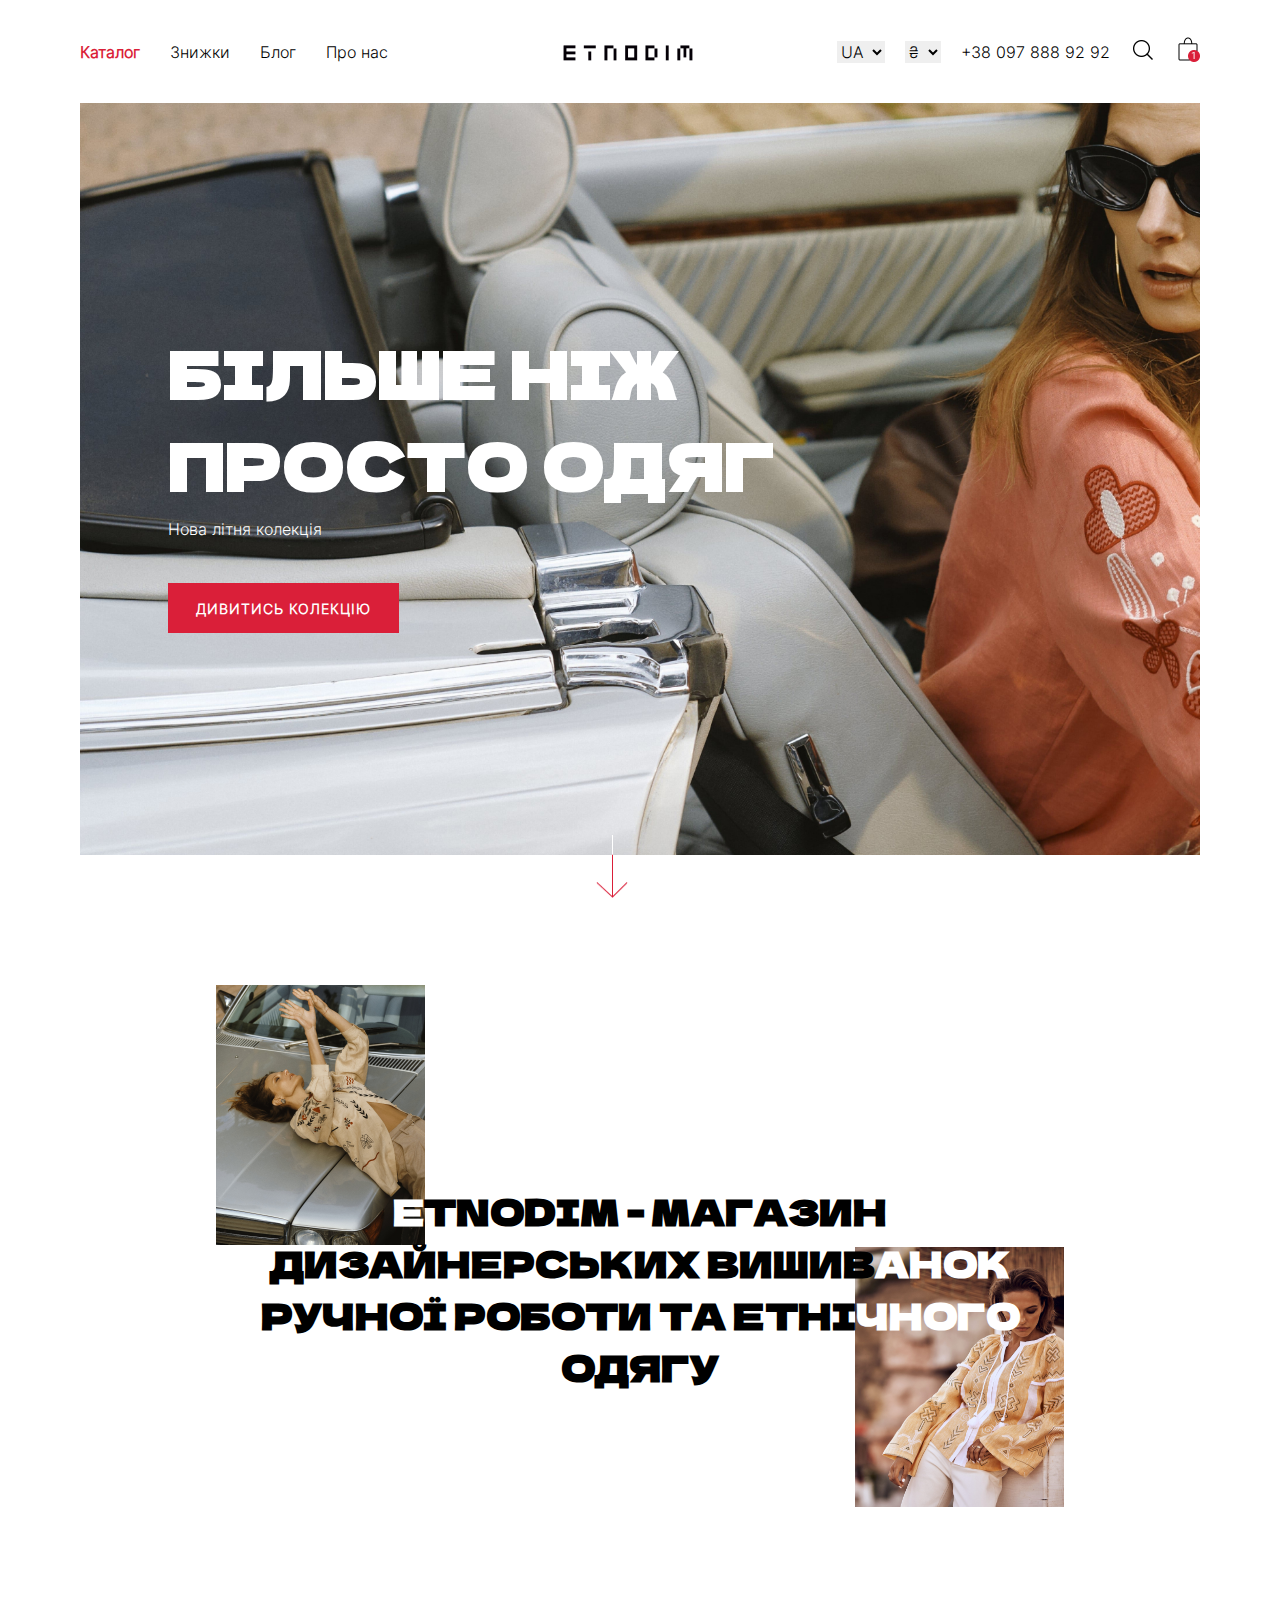
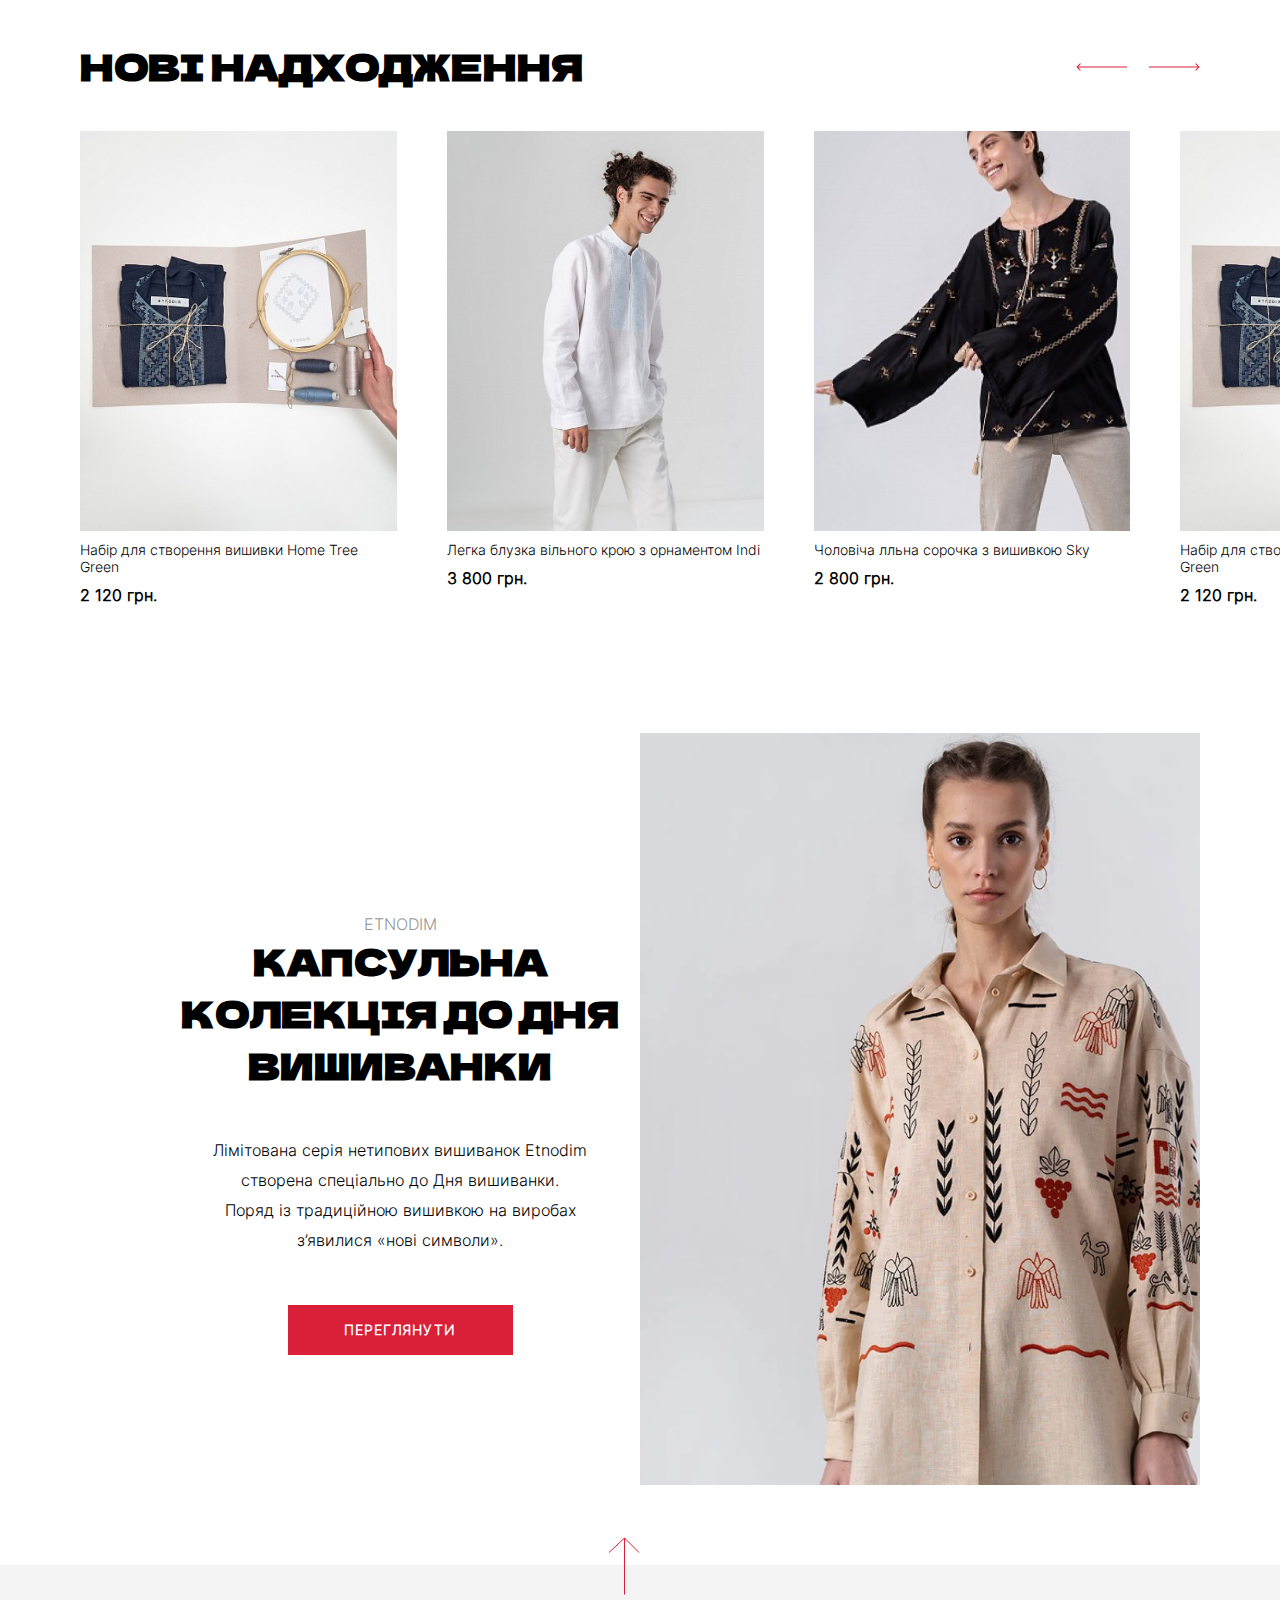
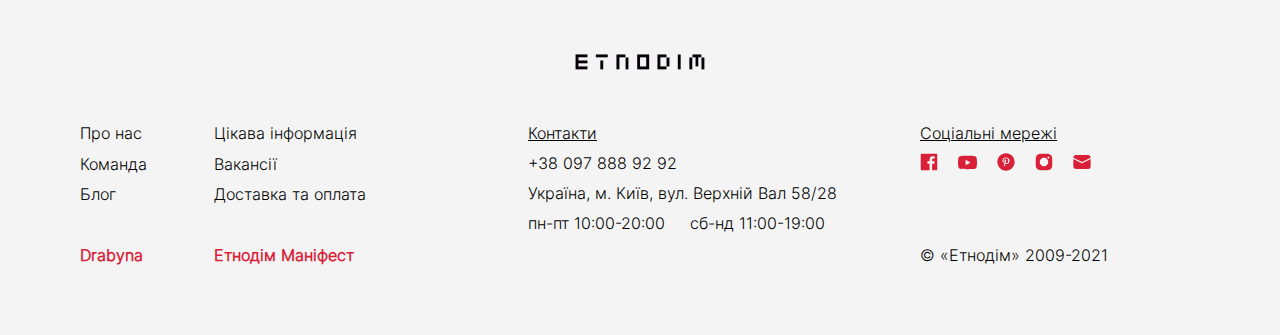
==== commit 1fb1c47a: "main" ====
--- a/index.html
+++ b/index.html
@@ -7,6 +7,8 @@
     <link rel="stylesheet" href="normilize.css">
     <link rel="stylesheet" href="styles.css">
     <link rel="icon" href="src/images/general/favicon.png">
+    <script src="https://ajax.googleapis.com/ajax/libs/jquery/3.7.1/jquery.min.js"></script>
+    <script src="script.js"></script>
 </head>
 <body>
     <!-- laptop-header -->
--- a/styles.css
+++ b/styles.css
@@ -54,15 +54,17 @@
 }
 
 input[type=button] {
+  padding: 1em 2em 1em 2em;
   background-color: #DA1F39;
   border: none;
   color: white;
   text-transform: uppercase;
   font-family: "InterLight";
+  font-weight: 600;
   font-size: 14px;
   letter-spacing: 0.07em;
   height: 50px;
-  width: 225px;
+  min-width: 225px;
   cursor: pointer;
 }
 
@@ -71,6 +73,31 @@
   color: #DA1F39;
   background-color: white;
   transition: all 0.2s ease-in;
+}
+
+.amount__button--decrease, .amount__button--increase {
+  font-weight: 400;
+  font-size: 16px;
+  width: 1.3125em;
+  height: 1.3125em;
+  border: none;
+  border-radius: 0%;
+  cursor: pointer;
+  background-color: #F4F4F4;
+}
+.amount__button--decrease:hover, .amount__button--increase:hover {
+  background-color: white;
+  outline: #F4F4F4 solid 1px;
+}
+.amount__value {
+  margin-left: 0.4em;
+  margin-right: 0.4em;
+  width: 1.3125em;
+  border: none;
+  text-align: center;
+}
+.amount__value:active {
+  border: none;
 }
 
 /*drop-down button styles*/
@@ -580,6 +607,9 @@
 
 /* end catalog-woman-embroidery styles */
 /* card-product styles */
+.product-card .amount {
+  padding-left: 2.94em;
+}
 .product-card-general {
   display: grid;
   grid-template-columns: 50% 50%;
@@ -637,27 +667,6 @@
   align-items: center;
   margin-bottom: 1.25em;
 }
-.product-card-general-main-additional-one-amount {
-  padding-left: 2.94em;
-}
-.product-card-general-main-additional-one-amount__button--decrease, .product-card-general-main-additional-one-amount__button--increase {
-  font-weight: 400;
-  font-size: 16px;
-  width: 1.3125em;
-  height: 1.3125em;
-  border: none;
-  border-radius: 0%;
-  cursor: pointer;
-  background-color: #F4F4F4;
-}
-.product-card-general-main-additional-one-amount__button--decrease:hover, .product-card-general-main-additional-one-amount__button--increase:hover {
-  background-color: white;
-  outline: #F4F4F4 solid 1px;
-}
-.product-card-general-main-additional-one-amount__text {
-  padding-left: 0.625em;
-  padding-right: 0.625em;
-}
 .product-card-general-main-additional-one-size-info-option__text, .product-card-general-main-additional-one-size-info-option__text--checked {
   background-color: white;
   border: none;
@@ -725,10 +734,13 @@
 
 /* end card-product styles */
 /* basket styles */
+.basket, .basket-empty {
+  margin-bottom: 10em;
+}
+
 .basket {
   display: grid;
   grid-template-columns: 45% 55%;
-  gap: 2em;
 }
 .basket-general-up {
   margin-bottom: 4.5625em;
@@ -753,10 +765,11 @@
   font-size: 14px;
   display: grid;
   justify-items: start;
+  align-items: center;
   grid-template-columns: 30% 30%;
+  margin-bottom: 0.625em;
 }
 .basket-general-up-up-info-add__text {
-  margin-bottom: 0.625em;
   width: -moz-fit-content;
   width: fit-content;
 }
@@ -771,22 +784,35 @@
   font-size: 14px;
   font-weight: 600;
 }
-.basket-general-up-bottom {
-  width: 50%;
-}
-.basket-general-up-bottom__line {
-  margin: 0px;
-}
-.basket-general-up-bottom-price {
-  padding-top: 1.27em;
+.basket-order {
+  padding-left: 2em;
+}
+.basket-order-up {
   display: flex;
   justify-content: space-between;
-}
-.basket-general-up-bottom-price__text--red {
-  color: #DA1F39;
-}
-.basket-general-bottom {
-  font-size: 14px;
+  margin-bottom: 8.4em;
+}
+.basket-order-up-block {
+  display: flex;
+  align-items: center;
+  flex-direction: column;
+  font-size: 14px;
+}
+.basket-order-up-block-text {
+  padding-bottom: 3.375em;
+}
+.basket-order-up-block-text--bold {
+  font-weight: 600;
+}
+
+.basket-empty {
+  display: flex;
+  flex-direction: column;
+  align-items: center;
+  margin: 3em 0em 5em 0em;
+}
+.basket-empty__button {
+  margin-top: 1.5em;
 }
 
 /* end basket styles */
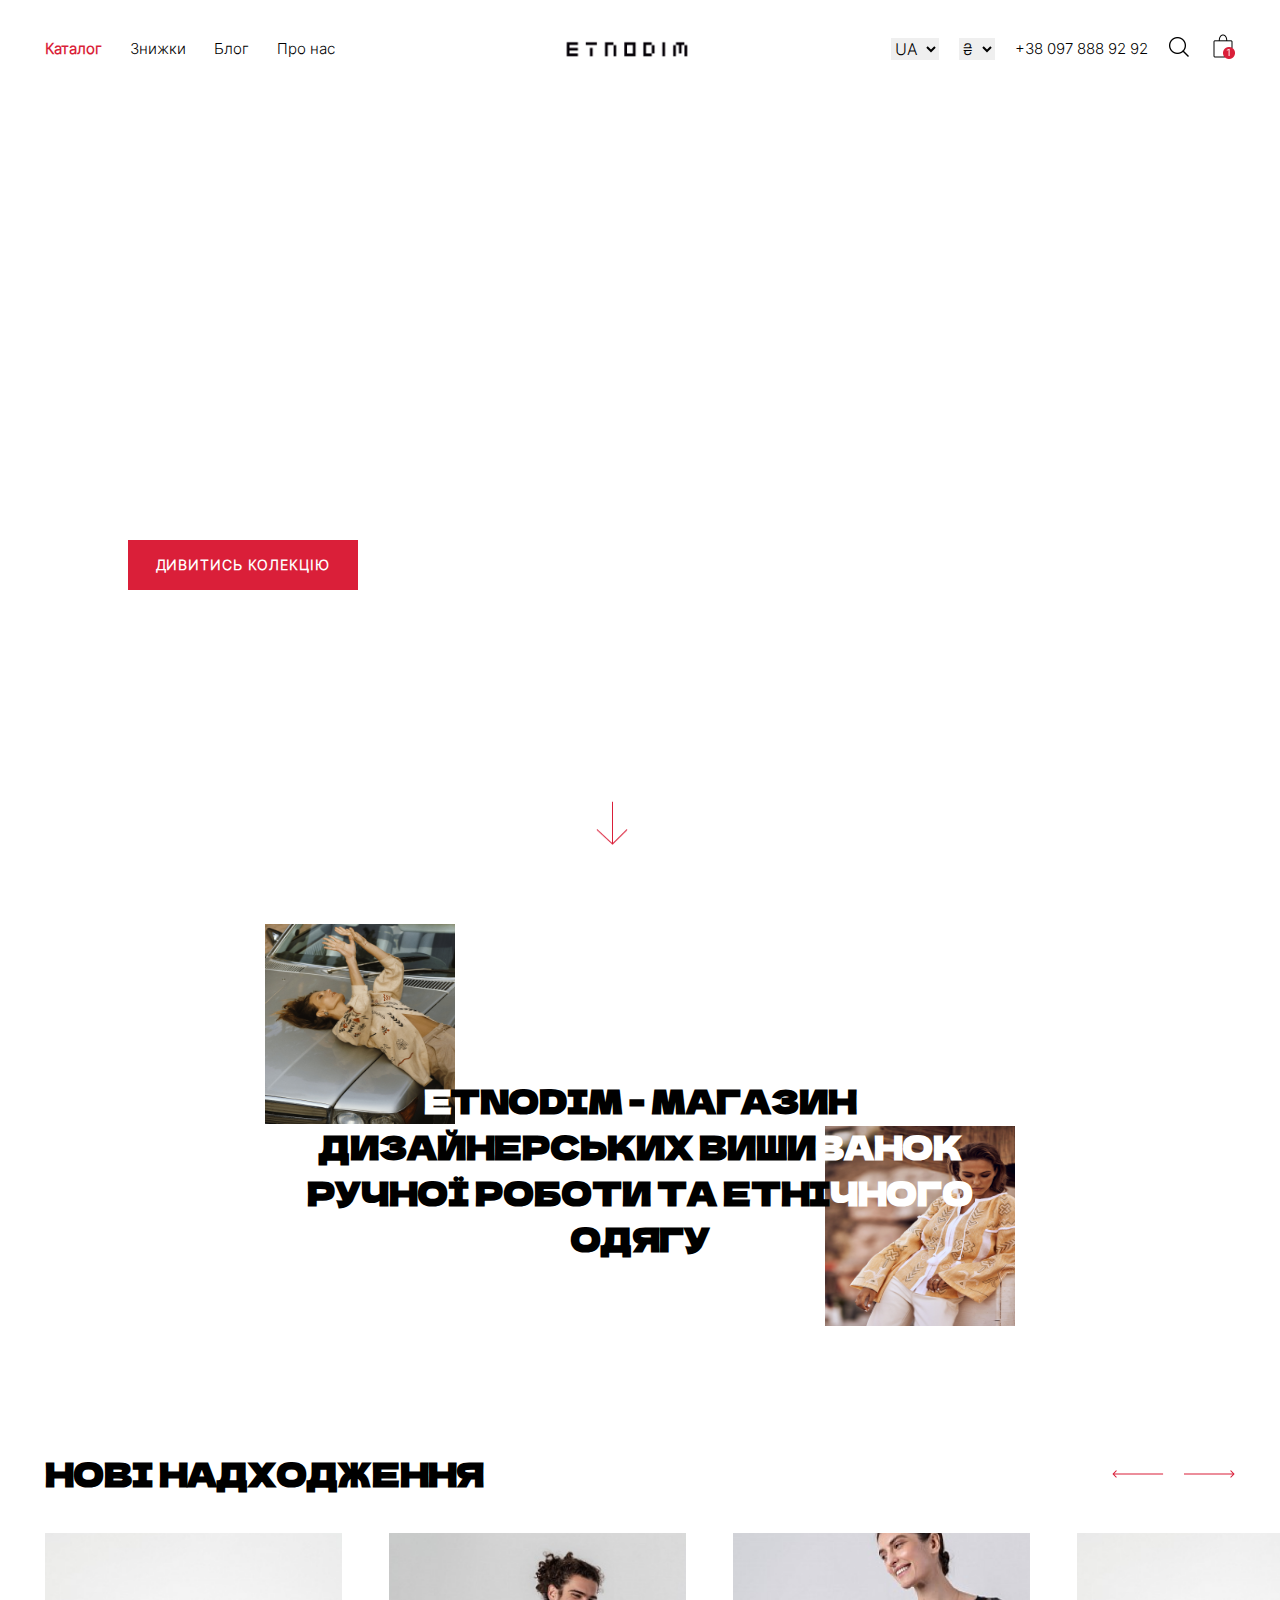
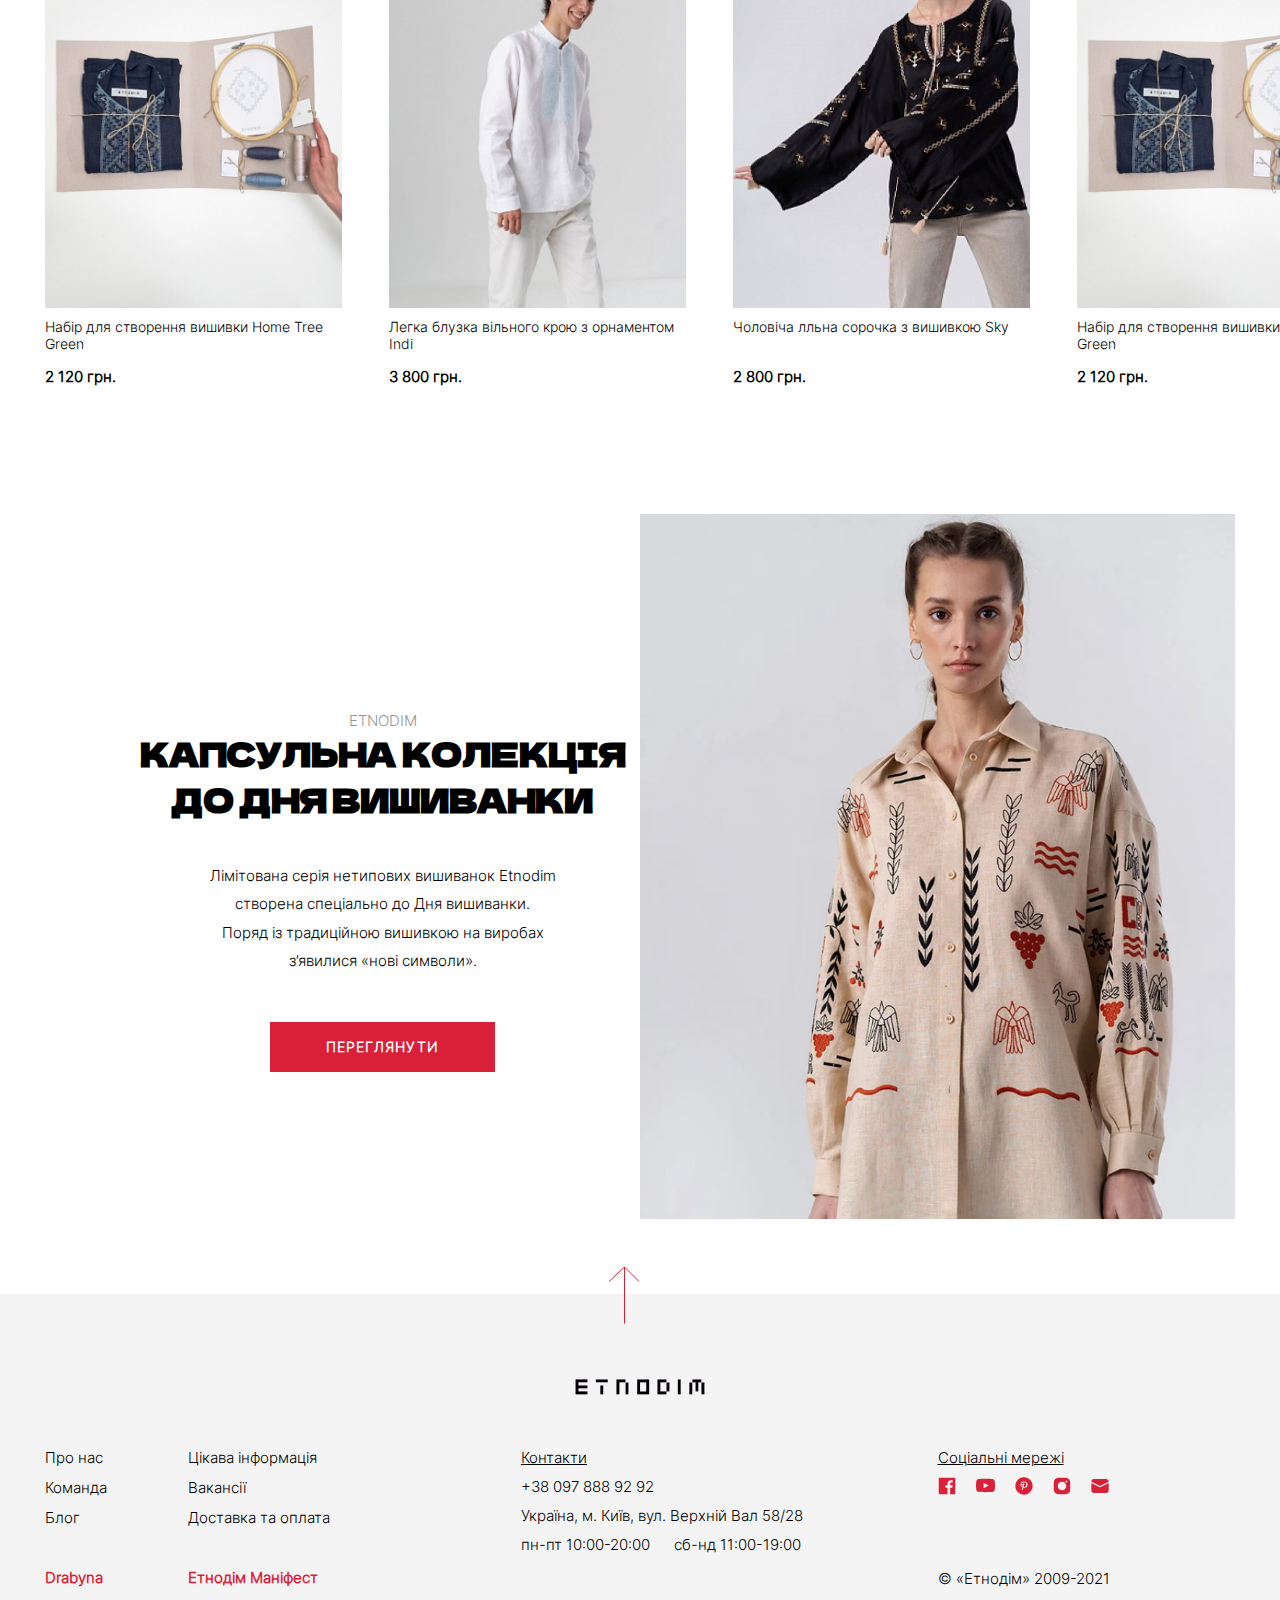
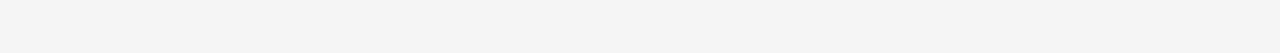
==== commit 048a4788: "main" ====
--- a/index.html
+++ b/index.html
@@ -7,8 +7,7 @@
     <link rel="stylesheet" href="normilize.css">
     <link rel="stylesheet" href="styles.css">
     <link rel="icon" href="src/images/general/favicon.png">
-    <script src="https://ajax.googleapis.com/ajax/libs/jquery/3.7.1/jquery.min.js"></script>
-    <script src="script.js"></script>
+    <link rel="stylesheet" href="https://cdn.jsdelivr.net/npm/swiper@11/swiper-bundle.min.css"/>
 </head>
 <body>
     <!-- laptop-header -->
@@ -44,9 +43,21 @@
     <!-- end laptop-header -->
 
     <!-- mobile-header -->
-    <header class="mobile-header">
-        <nav>
-        </nav>
+    <header class="mobile-header" id="headerID">
+        <div class="mobile-header-menu">
+            <svg width="20" height="9" viewBox="0 0 20 9" fill="none" xmlns="http://www.w3.org/2000/svg">
+                <rect width="20" height="1" fill="black"/>
+                <rect y="4" width="20" height="1" fill="black"/>
+                <rect y="8" width="10" height="1" fill="black"/>
+            </svg>
+        </div>
+        <div class="mobile-header-logo">
+            <a href="index.html"><img class="mobile-header-logo__image" src="src/images/general/etnodim-logo-main-removebg-preview 1 (1).png" alt="etnodim logo"></a>
+        </div>
+        <div class="mobile-header-additional">
+            <a href="#"><img src="src/images/general/icons/ei_search.png" alt="ei_search" class="laptop-header-additional__icon-searching"></a>
+            <a href="basket.html"><img src="src/images/general/icons/cart.png" alt="cart" class="laptop-header-additional__icon-cart"></a>
+        </div>
     </header>
     <!-- end mobile-header -->
 
@@ -87,12 +98,47 @@
             </div>
         </div>
     </section>
+
+    <section class="banner-1280">
+        <div class="banner-text">
+            <div class="banner-text-block">
+                <h2 class="banner-text-block__header">
+                    <span class="banner-text-block__header--white">e</span>tnodim - магазин дизайнерських виши<span class="banner-text-block__header--white">ванок</span> ручної роботи та етні<span class="banner-text-block__header--white">чного</span> одягу
+                </h2>
+            </div>
+            <div class="banner-image">
+                <div class="banner-image-left">
+                    <img class="banner-image-left__image" src="src/images/general/DSC_8642.png" alt="model clothes">
+                </div>
+                <div class="banner-image-right">
+                    <img class="banner-image-left__right" src="src/images/general/image 33.png" alt="model clothes 2">
+                </div>
+            </div>
+        </div>
+    </section>
+
+    <section class="banner-970">
+        <div class="banner-text">
+            <div class="banner-text-block">
+                <h2 class="banner-text-block__header">
+                    <span class="banner-text-block__header--white">etn</span>odim - магазин дизайнерських ви<span class="banner-text-block__header--white">шива</span>нок ручної роботи та е<span class="banner-text-block__header--white">тнічн</span>ого одягу
+                </h2>
+            </div>
+            <div class="banner-image">
+                <div class="banner-image-left">
+                    <img class="banner-image-left__image" src="src/images/general/DSC_8642.png" alt="model clothes">
+                </div>
+                <div class="banner-image-right">
+                    <img class="banner-image-left__right" src="src/images/general/image 33.png" alt="model clothes 2">
+                </div>
+            </div>
+        </div>
+    </section>
     <!-- end banner-first -->
 
     <!-- slider -->
    <section class="slider" id="newFounders">
-
-    <div class="slider-general">
+    <div class="slider-general laptop">
         <div class="slider-general-top">
                 <h2 class="slider-general-top__header">нові надходження</h2>
             <div class="slider-general-top__arrow">
@@ -108,7 +154,7 @@
                 </div>
             </div>
         </div>
-
+        
         <div class="slider-general-block">
             <div class="slider-general-block-card">
                 <div class="slider-general-block-card-fit">
@@ -181,6 +227,40 @@
                     <div class="slider-general-block-card-price">
                         <span class="slider-general-block-card-price__number">2 800</span> <span class="slider-general-block-card-price__value"> грн.</span>
                     </div>
+                </div>
+            </div>
+        </div>
+    </div>
+
+    <div class="slider-general-mobile mobile">
+        <div class="slider-general-mobile-top">
+                <h2 class="slider-general-mobile-top__header">нові надходження</h2>
+        </div>
+
+        <div class="slider-general-mobile-position">
+            <div class="slider-general-mobile-position__arrow">
+                <div class="slider-general-mobile-position__arrow--left">
+                    <svg width="52" height="8" viewBox="0 0 52 8" fill="none" xmlns="http://www.w3.org/2000/svg">
+                        <path d="M0.64637 4.35355C0.451107 4.15829 0.451107 3.84171 0.64637 3.64645L3.82835 0.464466C4.02361 0.269204 4.34019 0.269204 4.53546 0.464466C4.73072 0.659728 4.73072 0.976311 4.53546 1.17157L1.70703 4L4.53546 6.82843C4.73072 7.02369 4.73072 7.34027 4.53546 7.53553C4.34019 7.7308 4.02361 7.7308 3.82835 7.53553L0.64637 4.35355ZM51.0898 4.5L0.999924 4.5V3.5L51.0898 3.5V4.5Z" fill="#DA1F39"/>
+                    </svg>
+                </div>
+                <div class="slider-general-mobile-position__arrow--right">
+                    <svg width="52" height="8" viewBox="0 0 52 8" fill="none" xmlns="http://www.w3.org/2000/svg">
+                        <path d="M51.3986 4.35355C51.5938 4.15829 51.5938 3.84171 51.3986 3.64645L48.2166 0.464466C48.0213 0.269204 47.7047 0.269204 47.5095 0.464466C47.3142 0.659728 47.3142 0.976311 47.5095 1.17157L50.3379 4L47.5095 6.82843C47.3142 7.02369 47.3142 7.34027 47.5095 7.53553C47.7047 7.7308 48.0213 7.7308 48.2166 7.53553L51.3986 4.35355ZM0.955078 4.5L51.045 4.5V3.5L0.955078 3.5V4.5Z" fill="#DA1F39"/>
+                    </svg>
+                </div>
+            </div>
+        </div>
+        <div class="slider-general-mobile-block">
+            <div class="slider-general-mobile-block-card">
+                <div class="slider-general-mobile-block-card-fit">
+                    <img class="slider-general-mobile-block-card-fit__image" src="src/images/catalog/catalog_item2.png" alt="photo1">
+                </div>
+                <div class="slider-general-mobile-block-card-description">
+                    <p class="slider-general-mobile-block-card-description__paragraph">Набір для створення вишивки Home Tree Green</p>
+                </div>
+                <div class="slider-general-mobile-block-card-price">
+                    <span class="slider-general-mobile-block-card-price__number">2 120</span> <span class="slider-general-block-card-price__value"> грн.</span>
                 </div>
             </div>
         </div>
@@ -278,5 +358,7 @@
         </div>
     </footer>
     <!-- end footer -->
+    <script src="https://ajax.googleapis.com/ajax/libs/jquery/3.7.1/jquery.min.js"></script>
+    <script src="script.js"></script>
 </body>
 </html>--- a/normilize.css
+++ b/normilize.css
@@ -7,8 +7,8 @@
 dl, dt, dd, ol, ul, li,
 fieldset, form, label, legend,
 table, caption, tbody, tfoot, thead, tr, th, td,
-article, aside, canvas, details, embed, 
-figure, figcaption, footer, header, hgroup, 
+article, aside, canvas, details, embed,
+figure, figcaption, footer, header, hgroup,
 menu, nav, output, ruby, section, summary,
 time, mark, audio, video {
 	border: 0;
@@ -27,7 +27,7 @@
 	quotes: none;
 }
 blockquote:before, blockquote:after,
-q:before, q:after {
+q::before, q::after {
 	content: '';
 	content: none;
 }
--- a/styles.css
+++ b/styles.css
@@ -78,8 +78,8 @@
 .amount__button--decrease, .amount__button--increase {
   font-weight: 400;
   font-size: 16px;
-  width: 1.3125em;
-  height: 1.3125em;
+  width: 30px;
+  height: 30px;
   border: none;
   border-radius: 0%;
   cursor: pointer;
@@ -90,8 +90,8 @@
   outline: #F4F4F4 solid 1px;
 }
 .amount__value {
-  margin-left: 0.4em;
-  margin-right: 0.4em;
+  margin-left: 5px;
+  margin-right: 5px;
   width: 1.3125em;
   border: none;
   text-align: center;
@@ -114,10 +114,11 @@
 }
 .filter-block__button::after {
   content: "";
-  background-image: url(src/images/general/icons/Vector\ 10.png);
-  display: block;
-  width: 8px;
+  width: 4px;
   height: 4px;
+  border: solid black;
+  border-width: 0 1px 1px 0;
+  transform: rotate(45deg);
   margin-left: 5px;
 }
 
@@ -134,17 +135,22 @@
 }
 .filter-block__button--hide::after {
   content: "";
-  background-image: url(src/images/general/icons/Vector\ 10.png);
-  display: block;
-  width: 8px;
+  width: 4px;
   height: 4px;
+  border: solid black;
+  border-width: 1px 0 0 1px;
+  transform: rotate(45deg);
   margin-left: 5px;
-  transform: rotate(180deg);
+  margin-top: 2px;
 }
 
 /*end drop-down button styles*/
 /* end general styles*/
 /* laptop-header styles*/
+.mobile-header {
+  display: none;
+}
+
 .laptop-header {
   margin: 1.6em 0em 1.6em 0em;
   display: flex;
@@ -219,43 +225,52 @@
 
 /* end main-screen styles */
 /* banner-first styles */
-.banner {
+.banner, .banner-1280 {
   padding-top: 8.125em;
   padding-bottom: 8.125em;
 }
-.banner .banner-text {
+
+.banner-1280, .banner-970 {
+  display: none;
+}
+
+.banner-text {
   position: relative;
   width: 53em;
   margin: auto;
 }
-.banner .banner-text .banner-image {
+.banner-text .banner-image {
   position: relative;
   display: grid;
   grid-template-rows: 25% 25% 25% 25%;
   grid-template-columns: 50% 50%;
 }
-.banner .banner-text .banner-image img {
+.banner-text .banner-image img {
   height: 260px;
   width: 209px;
 }
-.banner .banner-text .banner-image-right {
+.banner-text .banner-image-right {
   display: grid;
   grid-column-start: 2;
   grid-row-start: 3;
   justify-content: end;
 }
-.banner .banner-text .banner-text-block {
+.banner-text .banner-text-block {
   position: absolute;
   top: 38%;
   z-index: 1;
   text-align: center;
 }
-.banner .banner-text .banner-text-block__header--white {
+.banner-text .banner-text-block__header--white {
   color: white;
 }
 
 /* end banner-first styles */
 /* slider styles */
+.mobile {
+  display: none;
+}
+
 .slider-general {
   margin-bottom: 128px;
 }
@@ -307,6 +322,7 @@
 }
 .slider-general-block-card-description {
   padding-top: 0.625em;
+  min-height: 40px;
 }
 .slider-general-block-card-description__paragraph {
   font-size: 14px;
@@ -475,13 +491,47 @@
   display: block;
 }
 .catalog-main-block .filter-block-list-option {
-  display: flex;
-  align-items: center;
+  display: block;
   padding-bottom: 0.3em;
-}
-.catalog-main-block .filter-block-list-option__checkbox {
-  margin-left: 0px;
-  padding-right: 0.3em;
+  color: #565656;
+  padding-left: 1px;
+}
+.catalog-main-block .filter-block-list-option input {
+  padding: 0px;
+  height: initial;
+  width: initial;
+  margin-bottom: 0;
+  display: none;
+  cursor: pointer;
+}
+.catalog-main-block .filter-block-list-option label {
+  position: relative;
+  cursor: pointer;
+  display: flex;
+  align-items: center;
+}
+.catalog-main-block .filter-block-list-option label::before {
+  content: "";
+  background-color: white;
+  outline: 1px solid #565656;
+  display: inline-block;
+  position: relative;
+  vertical-align: middle;
+  padding: 6px;
+  cursor: pointer;
+  margin-right: 5px;
+}
+.catalog-main-block .filter-block-list-option input:checked + label::after {
+  content: "";
+  display: block;
+  position: absolute;
+  top: 3px;
+  left: 3px;
+  width: 4px;
+  height: 7px;
+  border: solid #565656;
+  border-width: 0 2px 2px 0;
+  transform: rotate(45deg);
 }
 .catalog-main-block .catalog-general .catalog-general-section .catalog-upper {
   display: flex;
@@ -607,6 +657,9 @@
 
 /* end catalog-woman-embroidery styles */
 /* card-product styles */
+.product-card {
+  margin-bottom: 8.125em;
+}
 .product-card .amount {
   padding-left: 2.94em;
 }
@@ -661,6 +714,7 @@
 }
 .product-card-general-main-additional {
   padding-top: 2.5em;
+  font-size: 16px;
 }
 .product-card-general-main-additional-one-color {
   display: flex;
@@ -734,20 +788,12 @@
 
 /* end card-product styles */
 /* basket styles */
-.basket, .basket-empty {
-  margin-bottom: 10em;
-}
-
 .basket {
   display: grid;
   grid-template-columns: 45% 55%;
 }
-.basket-general-up {
-  margin-bottom: 4.5625em;
-}
 .basket-general-up-up {
   display: flex;
-  margin-bottom: 3.75em;
 }
 .basket-general-up-up__image {
   width: 142px;
@@ -768,10 +814,6 @@
   align-items: center;
   grid-template-columns: 30% 30%;
   margin-bottom: 0.625em;
-}
-.basket-general-up-up-info-add__text {
-  width: -moz-fit-content;
-  width: fit-content;
 }
 .basket-general-up-up-info-add__text--bold {
   font-weight: 600;
@@ -790,7 +832,6 @@
 .basket-order-up {
   display: flex;
   justify-content: space-between;
-  margin-bottom: 8.4em;
 }
 .basket-order-up-block {
   display: flex;
@@ -805,7 +846,43 @@
   font-weight: 600;
 }
 
+.basket-end {
+  margin-top: 3.75em;
+}
+.basket-end__line {
+  width: 420px;
+  margin-inline-start: 0;
+}
+.basket-end-general {
+  display: flex;
+  justify-content: space-between;
+  align-items: center;
+}
+.basket-end-general-pay {
+  width: 420px;
+}
+.basket-end-general-pay-info {
+  display: flex;
+  justify-content: space-between;
+}
+.basket-end-general-pay-info__text--red {
+  color: #DA1F39;
+}
+.basket-end-general-active__button {
+  font-family: "InterLight";
+  font-size: 14px;
+  font-weight: 600;
+  text-decoration: underline;
+  text-transform: uppercase;
+  margin-left: 2.5em;
+}
+.basket-end-text {
+  margin-top: 3.625em;
+  width: 45%;
+}
+
 .basket-empty {
+  margin-bottom: 10em;
   display: flex;
   flex-direction: column;
   align-items: center;
@@ -818,8 +895,466 @@
 /* end basket styles */
 /* end styles */
 /* responsive*/
-@media screen and (min-width: 1990px) {
-  .laptop_mobile {
+@media screen and (max-width: 1280px) {
+  h1 {
+    font-size: 54px;
+    color: white;
+    max-width: 715px;
+  }
+  h2 {
+    font-size: 32px;
+  }
+  body {
+    padding: 0em 3em 0em 3em;
+    font-size: 15px;
+  }
+  .slider-general-block {
+    margin-right: -3em;
+  }
+  .main-screen {
+    position: relative;
+  }
+  .main-screen-background {
+    background: url(src/images/general/DSC_8575\ 2.png);
+    background-size: cover;
+  }
+  .catalog-main-block .catalog-general .catalog-general-section .catalog-main-card-content {
+    height: 400px;
+  }
+  .catalog-main-block .catalog-general .catalog-general-section .catalog-main-card {
+    height: 450px;
+  }
+  .product-card-general-images {
+    margin-left: -4em;
+  }
+  .product-card-general-images-main__photo {
+    height: 30em;
+    padding-bottom: 1%;
+  }
+  .product-card-general-images-additional__photo {
+    width: 49%;
+    height: 17em;
+    padding-bottom: 1%;
+  }
+  .product-card-general-main-additional {
+    font-size: 16px;
+  }
+  .product-card-general-main-additional-one-size-info-option__text, .product-card-general-main-additional-one-size-info-option__text--checked {
+    font-family: "InterLight";
+    font-size: 14px;
+    font-weight: 300;
+  }
+  .product-card-general-main-additional-one-size-info-option__text--checked {
+    font-weight: 600;
+  }
+  .product-card-general-main-additional-one-price {
+    font-size: 16px;
+  }
+  .product-card-general-main-additional-info-about__heading {
+    font-size: 16px;
+  }
+  .main .section .basket-end__line {
+    width: 300px;
+  }
+  .main .section .basket-end-general-pay {
+    width: 300px;
+  }
+  .main .section .basket-end-general-pay-info__text, .main .section .basket-end-general-pay-info__text--red {
+    font-size: 16px;
+  }
+  .main .section .basket-end-text {
+    font-size: 14px;
+  }
+  .banner {
     display: none;
   }
+  .banner-1280 {
+    display: block;
+  }
+  .banner-text {
+    width: 50em;
+  }
+  .banner-text .banner-image img {
+    height: 200px;
+    width: 190px;
+  }
+  .banner-text .banner-image-right {
+    display: grid;
+    grid-column-start: 2;
+    grid-row-start: 3;
+    justify-content: end;
+  }
+  .banner-text .banner-text-block {
+    position: absolute;
+    top: 38%;
+    z-index: 1;
+    text-align: center;
+  }
+  .banner-text .banner-text-block__header--white {
+    color: white;
+  }
+}
+@media screen and (max-width: 970px) {
+  input[type=button] {
+    letter-spacing: none;
+  }
+  h1 {
+    font-size: 34px;
+    color: white;
+    max-width: 420px;
+  }
+  h2 {
+    font-size: 32px;
+  }
+  body {
+    font-size: 14px;
+    padding: 0 1em 0 1em;
+  }
+  .laptop-header {
+    display: none;
+  }
+  .mobile-header {
+    margin-top: 20px;
+    margin-bottom: 28px;
+    display: flex;
+    align-items: center;
+    justify-content: space-between;
+  }
+  .mobile-header-logo {
+    width: 250px;
+  }
+  .mobile-header-logo__image {
+    width: 100%;
+  }
+  .mobile-header-additional {
+    display: flex;
+  }
+  .mobile-header-additional img {
+    width: 30px;
+    margin-left: 1.25em;
+  }
+  .main-screen-background {
+    background: url(src/images/general/Group\ 3\ \(2\).jpg);
+    background-size: cover;
+  }
+  .main-screen .main-screen-block {
+    margin-left: 3em;
+  }
+  .main-screen .main-screen-block-information__paragraph {
+    color: white;
+    margin-top: 0.625em;
+    font-weight: 600;
+  }
+  .main-screen .main-screen-block--button {
+    margin-top: 1.875em;
+  }
+  .main-screen__scroll {
+    position: absolute;
+    right: 50%;
+    bottom: -27px;
+    height: 40px;
+    width: 40px;
+  }
+  .banner-970 {
+    padding-top: 8.125em;
+    padding-bottom: 8.125em;
+    display: block;
+  }
+  .banner-1280, .banner {
+    display: none;
+  }
+  .banner-text {
+    width: 720px;
+  }
+  .banner-text .banner-image {
+    justify-items: center;
+  }
+  .banner-text .banner-image img {
+    height: 180px;
+    width: 120px;
+    -o-object-fit: cover;
+       object-fit: cover;
+  }
+  /* slider styles */
+  .laptop {
+    display: none;
+  }
+  .mobile {
+    display: block;
+  }
+  .slider-general-mobile {
+    height: 100vh;
+    display: flex;
+    flex-direction: column;
+    -o-object-fit: contain;
+       object-fit: contain;
+    margin-bottom: 50px;
+    position: relative;
+  }
+  .slider-general-mobile-position {
+    position: absolute;
+    top: 47%;
+    width: 100%;
+  }
+  .slider-general-mobile-position__arrow {
+    display: flex;
+    justify-content: space-between;
+  }
+  .slider-general-mobile-block {
+    margin-top: 20px;
+    margin-bottom: 20px;
+    height: 100%;
+    padding: 0 28px 0 28px;
+  }
+  .slider-general-mobile-block-card {
+    width: 100%;
+    height: 100%;
+  }
+  .slider-general-mobile-block-card-fit {
+    height: 93%;
+    padding-bottom: 15px;
+  }
+  .slider-general-mobile-block-card-fit__image {
+    width: 100%;
+    height: 100%;
+    -o-object-fit: cover;
+       object-fit: cover;
+  }
+  .slider-general-mobile-block-card-description {
+    padding-bottom: 5px;
+  }
+  .slider-general-mobile-block-card-price {
+    font-weight: 600;
+  }
+  /* end slider styles */
+  .catalog-main-block {
+    display: block;
+  }
+  .catalog-main-block .catalog-general .catalog-general-section .catalog-upper {
+    justify-content: flex-end;
+  }
+  .catalog-main-block .catalog-general .catalog-general-section .catalog-upper .sorting {
+    display: none;
+  }
+  .catalog-upper-nav {
+    display: flex;
+    align-items: center;
+    justify-content: space-between;
+    margin-bottom: 20px;
+  }
+  .catalog-upper-nav .filter-block__button {
+    padding-bottom: 0;
+    font-weight: 300;
+    font-size: 14px;
+  }
+  .catalog-upper-nav-sort {
+    display: flex;
+    align-items: center;
+  }
+  .catalog-upper-nav-sort__span {
+    padding-right: 5px;
+  }
+  .catalog-main-block .catalog-general .catalog-general-section .catalog-main-card {
+    width: 49%;
+    height: 100%;
+    padding-bottom: 20px;
+  }
+  .catalog-main-block .catalog-general .catalog-general-section .catalog-main-card-content {
+    height: 420px;
+  }
+  /* catalog navigation styles */
+  .catalog-navigation-mobile {
+    display: flex;
+    align-items: center;
+    margin-bottom: 20px;
+  }
+  .catalog-navigation-mobile .catalog-navigation-name {
+    margin-left: 10px;
+    font-weight: 600;
+    font-weight: 12px;
+  }
+  /* end catalog navigation styles */
+  /* product card styles */
+  .product-card-general-main-additional {
+    font-size: 14px;
+  }
+  .product-card-general-main-additional-one-price__text {
+    font-size: 14px;
+    font-weight: 700;
+  }
+  .product-card-general-main-additional-info-about__text {
+    font-size: 12px;
+  }
+  .product-card {
+    margin-bottom: 50px;
+  }
+  .product-card-general {
+    display: flex;
+    flex-direction: column;
+  }
+  .product-card-general-images {
+    margin-left: 0;
+  }
+  .product-card-general-images-main {
+    padding-bottom: 10px;
+    height: 80vh;
+  }
+  .product-card-general-images-main-additional {
+    font-size: 12px;
+  }
+  .product-card-general-images-main__photo {
+    height: 100%;
+    padding-bottom: 0;
+  }
+  .product-card-general-images-additional {
+    flex-wrap: nowrap;
+    overflow: hidden;
+    margin-right: -1em;
+  }
+  .product-card-general-images-additional__photo {
+    padding-right: 10px;
+    height: 100%;
+    padding-bottom: 0;
+    width: 30%;
+  }
+  .product-card-general__arrow {
+    padding-top: 20px;
+    padding-bottom: 20px;
+    display: flex;
+    justify-content: flex-end;
+  }
+  .product-card-general__arrow--left {
+    padding-right: 10px;
+  }
+  .product-card-general-main {
+    padding-right: 0;
+  }
+  /* end product card styles */
+  /* basket styles */
+  .basket-mobile {
+    position: relative;
+    display: grid;
+    align-content: space-between;
+    grid-template-columns: 50% 50%;
+  }
+  .basket-mobile-image {
+    width: 100%;
+    height: 30vh;
+  }
+  .basket-mobile-image__img {
+    width: 92%;
+    height: 100%;
+    -o-object-fit: cover;
+       object-fit: cover;
+  }
+  .basket-mobile-info {
+    height: 100%;
+    display: flex;
+    flex-direction: column;
+    justify-content: space-between;
+  }
+  .basket-mobile-info .basket-general-up-up-info {
+    padding-left: 0;
+  }
+  .basket-mobile-info .basket-general-up-up-info__heading {
+    font-size: 20px;
+    margin-bottom: 0;
+  }
+  .basket-mobile .basket-mobile-amount {
+    display: flex;
+    align-items: center;
+    justify-content: space-between;
+    margin-top: 30px;
+  }
+  .basket-mobile .basket-mobile-amount__text {
+    font-weight: 600;
+  }
+  .basket-mobile .basket-order-up-icon {
+    position: absolute;
+    right: 0;
+  }
+  .basket-general-up-up-info-add {
+    grid-template-columns: 18% 20%;
+  }
+  .main .section .basket-end {
+    margin-top: 50px;
+  }
+  .main .section .basket-end__line {
+    width: 100%;
+  }
+  .main .section .basket-end-general {
+    flex-direction: column;
+    align-items: flex-start;
+    width: -moz-max-content;
+    width: max-content;
+  }
+  .main .section .basket-end-general-pay {
+    margin-bottom: 30px;
+    margin-top: 20px;
+    width: 100%;
+  }
+  .main .section .basket-end-general-pay-info {
+    display: flex;
+    justify-content: space-between;
+  }
+  .main .section .basket-end-general-active {
+    display: flex;
+    flex-direction: column;
+  }
+  .main .section .basket-end-general-active__button {
+    margin-left: 0;
+    margin-top: 30px;
+  }
+  .main .section .basket-end-text {
+    margin-top: 51px;
+    width: 100%;
+  }
+  /* end basket styles */
+}
+@media screen and (max-width: 768px) {
+  body {
+    font-size: 14px;
+  }
+  h1 {
+    font-size: 24px;
+    max-width: 715px;
+  }
+  h2 {
+    font-size: 18px;
+  }
+  h3, h5 {
+    font-size: 16px;
+  }
+  .mobile-header {
+    margin-top: 50px;
+    margin-bottom: 10px;
+  }
+  .mobile-header-logo {
+    width: 100px;
+  }
+  .mobile-header-logo__image {
+    width: 100%;
+  }
+  .mobile-header-additional img {
+    width: 25px;
+  }
+  .main-screen .main-screen-block {
+    margin-left: 1em;
+  }
+  .main-screen .main-screen-block-information__paragraph {
+    margin-top: 0.625em;
+  }
+  .main-screen .main-screen-block--button {
+    margin-top: 1.875em;
+  }
+  .main-screen__scroll {
+    position: absolute;
+    right: 50%;
+    bottom: -21px;
+    height: 31px;
+    width: 31px;
+  }
+  .catalog-main-block .catalog-general .catalog-general-section .catalog-main-card-content {
+    height: 200px;
+  }
 }/*# sourceMappingURL=styles.css.map */